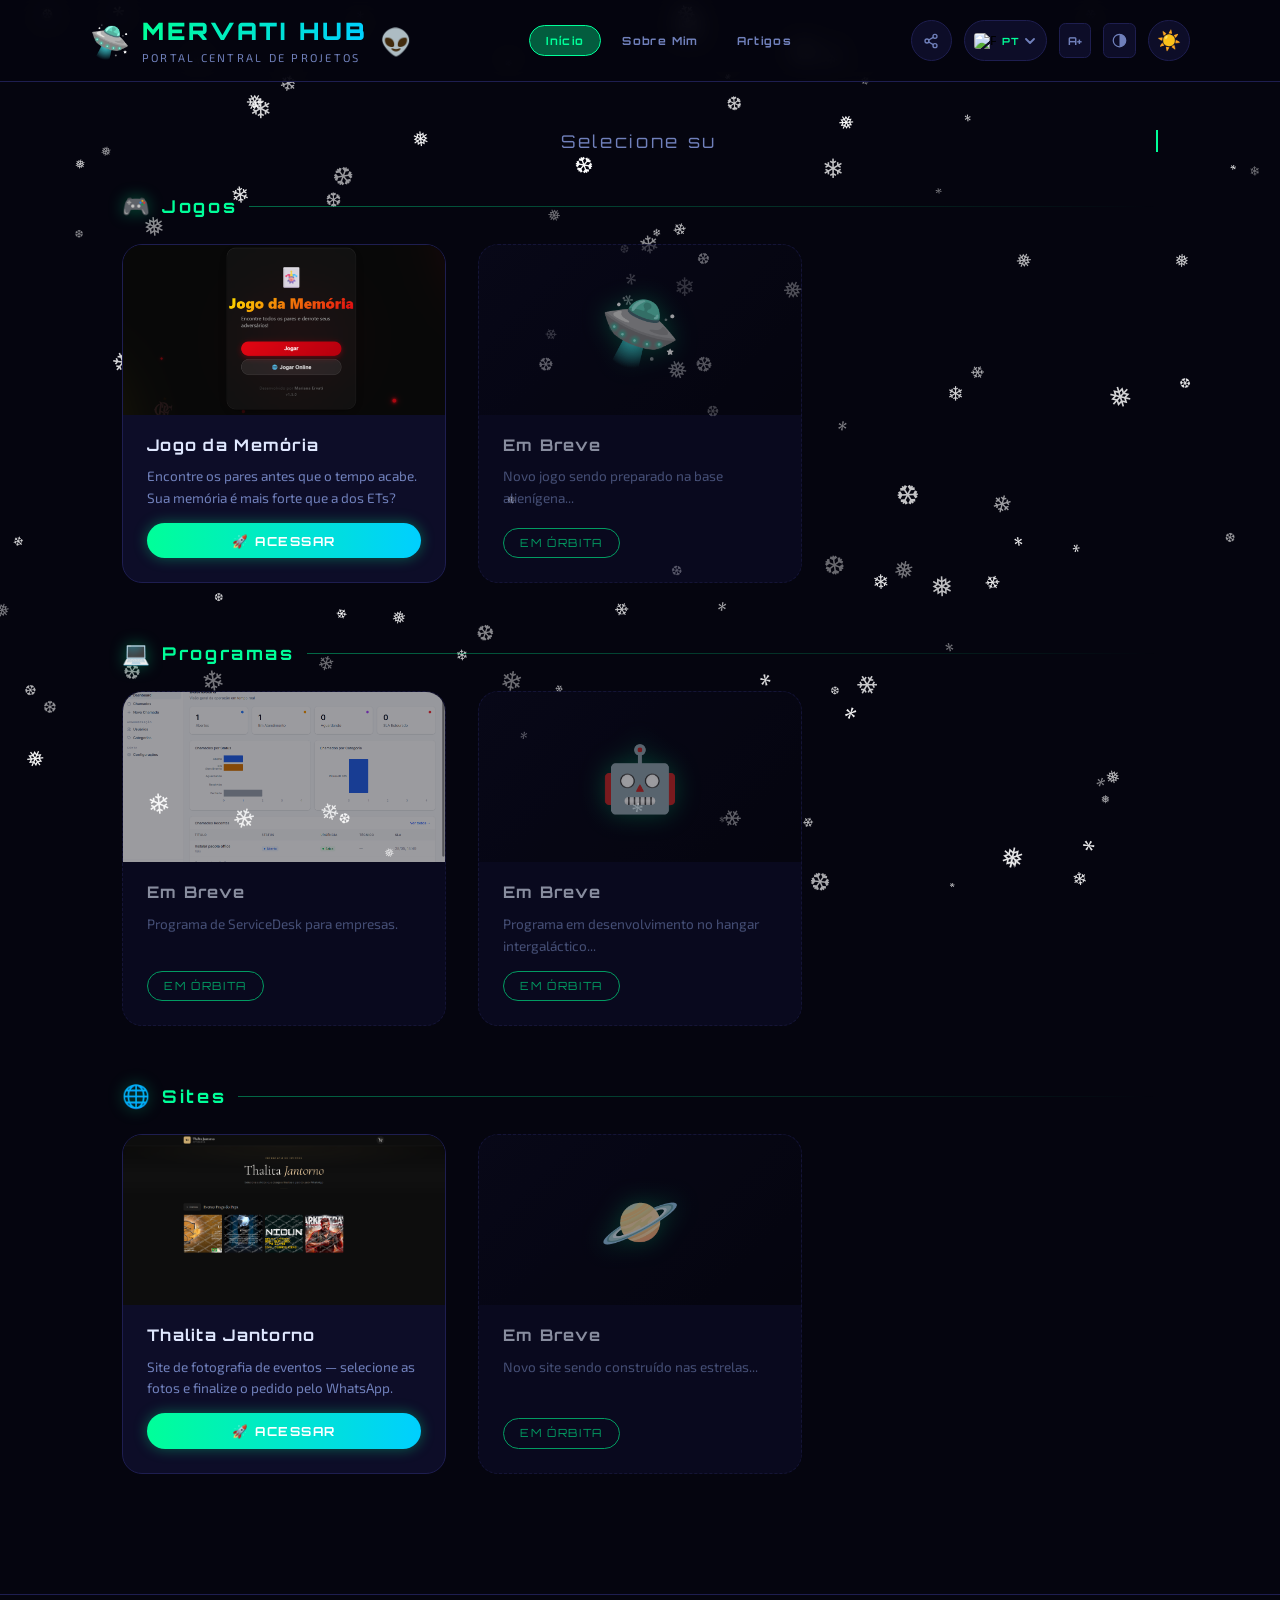
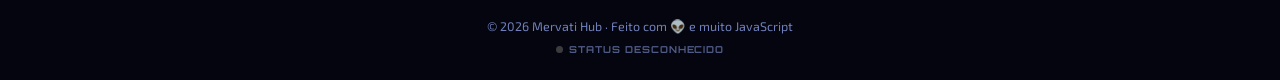
==== index.html @ a3f0db27 "Update index.html" ====
<!DOCTYPE html>
<html lang="pt-BR" data-theme="dark">
<head>
  <meta charset="UTF-8" />
  <meta name="viewport" content="width=device-width, initial-scale=1.0" />
  <title data-i18n="page.title">Mervati Hub</title>
  <link rel="icon" type="image/svg+xml" href="favicon.svg" />
  <link href="https://fonts.googleapis.com/css2?family=Orbitron:wght@400;700;900&family=Exo+2:ital,wght@0,300;0,400;0,600;1,300&display=swap" rel="stylesheet" />
  <link rel="stylesheet" href="style.css" />
</head>
<body>

  <canvas id="starfield"></canvas>

  <header>
    <div class="header-inner">
      <div class="logo-group">
        <span class="logo-ufo">🛸</span>
        <div class="logo-text">
          <h1 data-text="MERVATI HUB">MERVATI HUB</h1>
          <span class="logo-sub" data-i18n="logo.sub">Portal Central de Projetos</span>
        </div>
        <span class="logo-et">👽</span>
      </div>
      <!-- hamburger (só visível no mobile) -->
      <button class="hamburger-btn" id="hamburgerBtn" aria-label="Menu">
        <svg class="ham-icon ham-open" width="20" height="20" viewBox="0 0 20 20" fill="none" stroke="currentColor" stroke-width="2" stroke-linecap="round"><line x1="2" y1="5"  x2="18" y2="5"/><line x1="2" y1="10" x2="18" y2="10"/><line x1="2" y1="15" x2="18" y2="15"/></svg>
        <svg class="ham-icon ham-close" width="20" height="20" viewBox="0 0 20 20" fill="none" stroke="currentColor" stroke-width="2" stroke-linecap="round"><line x1="4" y1="4" x2="16" y2="16"/><line x1="16" y1="4" x2="4" y2="16"/></svg>
      </button>

      <div class="header-controls" id="headerControls">
        <nav class="nav">
          <a href="index.html" class="nav-link active" data-i18n="nav.home">Início</a>
          <a href="sobre.html" class="nav-link" data-i18n="nav.about">Sobre Mim</a>
          <a href="artigos.html" class="nav-link" data-i18n="nav.articles">Artigos</a>
        </nav>

        <div class="mobile-actions">

      <!-- ── Compartilhar ── -->
      <div class="share-wrap">
        <button class="share-btn" id="shareBtn" title="Compartilhar">
          <svg width="16" height="16" viewBox="0 0 24 24" fill="none" stroke="currentColor" stroke-width="2" stroke-linecap="round" stroke-linejoin="round"><circle cx="18" cy="5" r="3"/><circle cx="6" cy="12" r="3"/><circle cx="18" cy="19" r="3"/><line x1="8.59" y1="13.51" x2="15.42" y2="17.49"/><line x1="15.41" y1="6.51" x2="8.59" y2="10.49"/></svg>
        </button>
        <div class="share-dropdown" id="shareDropdown">
          <a class="share-item" id="shareWhatsapp" target="_blank" rel="noopener">
            <svg width="18" height="18" viewBox="0 0 24 24" fill="#00ff99"><path d="M17.47 14.38c-.3-.15-1.77-.87-2.04-.97-.27-.1-.47-.15-.67.15-.2.3-.77.97-.95 1.17-.17.2-.35.22-.65.07-.3-.15-1.26-.47-2.4-1.48-.89-.79-1.49-1.77-1.66-2.07-.17-.3-.02-.46.13-.61.13-.13.3-.35.45-.52.15-.17.2-.3.3-.5.1-.2.05-.37-.02-.52-.07-.15-.67-1.62-.92-2.21-.24-.58-.49-.5-.67-.51h-.57c-.2 0-.52.07-.79.37-.27.3-1.05 1.02-1.05 2.5s1.08 2.9 1.23 3.1c.15.2 2.12 3.22 5.12 4.52.72.31 1.27.5 1.71.64.72.23 1.37.2 1.88.12.57-.09 1.77-.72 2.02-1.42.25-.7.25-1.3.17-1.42-.07-.13-.27-.2-.57-.35zm-5.47 7.47h-.004a9.87 9.87 0 01-5.03-1.38l-.36-.21-3.74.98 1-3.65-.24-.37A9.86 9.86 0 012 12C2 6.48 6.48 2 12 2s10 4.48 10 10-4.48 10-10 10z"/></svg>
            WhatsApp
          </a>
          <a class="share-item" id="shareLinkedin" target="_blank" rel="noopener">
            <svg width="18" height="18" viewBox="0 0 24 24" fill="#00ff99"><path d="M20.45 20.45h-3.55v-5.57c0-1.33-.03-3.04-1.85-3.04-1.85 0-2.13 1.44-2.13 2.93v5.68H9.37V9h3.41v1.56h.05c.47-.9 1.63-1.85 3.35-1.85 3.59 0 4.25 2.36 4.25 5.43v6.31zM5.34 7.43a2.06 2.06 0 110-4.12 2.06 2.06 0 010 4.12zm1.78 13.02H3.56V9h3.56v11.45zM22.22 0H1.77C.79 0 0 .77 0 1.73v20.54C0 23.23.79 24 1.77 24h20.45c.98 0 1.78-.77 1.78-1.73V1.73C24 .77 23.2 0 22.22 0z"/></svg>
            LinkedIn
          </a>
          <a class="share-item" id="shareX" target="_blank" rel="noopener">
            <svg width="18" height="18" viewBox="0 0 24 24" fill="#00ff99"><path d="M18.24 2h3.25L13.88 10.26 22.88 22h-7.53l-5.48-7.17L3.74 22H.49l8.16-9.33L0 2h7.72l4.95 6.48L18.24 2zm-1.14 18h1.8L6.99 3.84H5.07L17.1 20z"/></svg>
            X
          </a>
          <button class="share-item" id="shareCopy">
            <svg width="16" height="16" viewBox="0 0 24 24" fill="none" stroke="currentColor" stroke-width="2" stroke-linecap="round" stroke-linejoin="round"><rect x="9" y="9" width="13" height="13" rx="2"/><path d="M5 15H4a2 2 0 0 1-2-2V4a2 2 0 0 1 2-2h9a2 2 0 0 1 2 2v1"/></svg>
            <span id="copyLabel" data-i18n="share.copy">Copiar link</span>
          </button>
        </div>
      </div>

      <!-- ── Idioma ── -->
      <div class="lang-wrap">
        <button class="lang-btn" id="langBtn" title="Idioma / Language">
          <img class="lang-btn-flag" id="langFlag" src="https://flagcdn.com/w40/br.png" alt="Português" width="22" height="16">
          <span class="lang-btn-code" id="langCode">PT</span>
          <svg class="lang-btn-chevron" viewBox="0 0 10 6" fill="none" stroke="currentColor" stroke-width="1.8" stroke-linecap="round" stroke-linejoin="round"><polyline points="1 1 5 5 9 1"/></svg>
        </button>
        <div class="lang-dropdown" id="langDropdown">
          <button class="lang-item active" data-lang="pt-BR">
            <img class="lang-item-flag" src="https://flagcdn.com/w40/br.png" alt="Brasil" width="22" height="16">
            <span class="lang-item-name">Português</span>
            <span class="lang-item-code">PT</span>
          </button>
          <button class="lang-item" data-lang="en">
            <img class="lang-item-flag" src="https://flagcdn.com/w40/gb.png" alt="English" width="22" height="16">
            <span class="lang-item-name">English</span>
            <span class="lang-item-code">EN</span>
          </button>
          <button class="lang-item" data-lang="es">
            <img class="lang-item-flag" src="https://flagcdn.com/w40/es.png" alt="Español" width="22" height="16">
            <span class="lang-item-name">Español</span>
            <span class="lang-item-code">ES</span>
          </button>
        </div>
      </div>

      <!-- ── Acessibilidade ── -->
      <button class="access-btn" id="fontSizeBtn" title="Aumentar fonte">A+</button>
      <button class="access-btn" id="contrastBtn" title="Alto contraste">
        <svg width="15" height="15" viewBox="0 0 24 24"><circle cx="12" cy="12" r="10" fill="none" stroke="currentColor" stroke-width="2"/><path d="M12 2a10 10 0 0 1 0 20Z" fill="currentColor"/></svg>
      </button>

      <!-- ── Tema ── -->
      <button class="theme-btn" id="themeToggle" title="Alternar tema">
        <span id="themeIcon">☀️</span>
      </button>

        </div><!-- /mobile-actions -->
      </div><!-- /header-controls -->
    </div>
  </header>

  <main>
    <p class="mission-text" data-i18n="mission">Selecione sua missão, Comandante</p>

    <!-- ── Jogos ── -->
    <section class="category">
      <div class="category-header">
        <span class="category-icon">🎮</span>
        <h2 class="category-title" data-i18n="section.games">Jogos</h2>
        <div class="category-line"></div>
      </div>
      <div class="grid">

        <article class="card" data-repo="mervati/Jogo-da-Memoria">
          <div class="card-img-wrap">
            <img src="images/memoria.png" alt="Jogo da Memória" class="card-img" />
            <div class="card-img-fallback">🧠</div>
          </div>
          <div class="card-body">
            <h3 class="card-title" data-i18n="card.memoria.title">Jogo da Memória</h3>
            <p class="card-desc" data-i18n="card.memoria.desc">Encontre os pares antes que o tempo acabe. Sua memória é mais forte que a dos ETs?</p>
            <a class="play-btn" href="https://mervati.github.io/Jogo-da-Memoria" target="_blank" rel="noopener" data-i18n="card.access">
              🚀 ACESSAR
            </a>
          </div>
        </article>

        <article class="card card-soon">
          <div class="card-img-wrap">
            <div class="card-img-fallback">🛸</div>
          </div>
          <div class="card-body">
            <h3 class="card-title" data-i18n="card.soon.title">Em Breve</h3>
            <p class="card-desc" data-i18n="card.soon.games.desc">Novo jogo sendo preparado na base alienígena...</p>
            <span class="soon-badge" data-i18n="card.orbit">EM ÓRBITA</span>
          </div>
        </article>

      </div>
    </section>

    <!-- ── Programas ── -->
    <section class="category">
      <div class="category-header">
        <span class="category-icon">💻</span>
        <h2 class="category-title" data-i18n="section.programs">Programas</h2>
        <div class="category-line"></div>
      </div>
      <div class="grid">

   <article class="card card-soon">
          <div class="card-img-wrap">
            <img src="images/TraceDesktop.png" alt="TraceDesktop" class="card-img" />
            <div class="card-img-fallback">🤖</div>
          </div>
          <div class="card-body">
            <h3 class="card-title" data-i18n="card.soon.title.2">Em Breve</h3>
            <p class="card-desc" data-i18n="card.soon.tracedesk.desc">Programa de ServiceDesk para empresas.</p>
            <span class="soon-badge" data-i18n="card.orbit.2">EM ÓRBITA</span>
          </div>
        </article>
        
        <article class="card card-soon">
          <div class="card-img-wrap">
            <div class="card-img-fallback">🤖</div>
          </div>
          <div class="card-body">
            <h3 class="card-title" data-i18n="card.soon.title.2">Em Breve</h3>
            <p class="card-desc" data-i18n="card.soon.prog.desc">Programa em desenvolvimento no hangar intergaláctico...</p>
            <span class="soon-badge" data-i18n="card.orbit.2">EM ÓRBITA</span>
          </div>
        </article>

      </div>
    </section>

    <!-- ── Sites ── -->
    <section class="category">
      <div class="category-header">
        <span class="category-icon">🌐</span>
        <h2 class="category-title" data-i18n="section.sites">Sites</h2>
        <div class="category-line"></div>
      </div>
      <div class="grid">

        <article class="card" data-repo="mervati/thalita-jantorno">
          <div class="card-img-wrap">
            <img src="images/thalita.png" alt="Thalita Jantorno Fotografia" class="card-img" />
            <div class="card-img-fallback">📸</div>
          </div>
          <div class="card-body">
            <h3 class="card-title">Thalita Jantorno</h3>
            <p class="card-desc" data-i18n="card.thalita.desc">Site de fotografia de eventos — selecione as fotos e finalize o pedido pelo WhatsApp.</p>
            <a class="play-btn" href="https://mervati.github.io/thalita-jantorno/" target="_blank" rel="noopener" data-i18n="card.access">
              🚀 ACESSAR
            </a>
          </div>
        </article>

        <article class="card card-soon">
          <div class="card-img-wrap">
            <div class="card-img-fallback">🪐</div>
          </div>
          <div class="card-body">
            <h3 class="card-title" data-i18n="card.soon.title.3">Em Breve</h3>
            <p class="card-desc" data-i18n="card.soon.sites.desc">Novo site sendo construído nas estrelas...</p>
            <span class="soon-badge" data-i18n="card.orbit.3">EM ÓRBITA</span>
          </div>
        </article>

      </div>
    </section>

  </main>

  <footer>
    <p data-i18n="footer.text">© 2026 Mervati Hub · Feito com 👽 e muito JavaScript</p>
    <div class="status-badge" id="statusBadge">
      <span class="status-dot loading" id="statusDot"></span>
      <span id="statusLabel">verificando...</span>
    </div>
  </footer>

  <script src="lang.js"></script>
  <script src="conquistas.js"></script>
  <script src="script.js"></script>
</body>
</html>
---- style.css ----
/* ── Tokens ───────────────────────────────────────── */
:root {
  --bg:          #eef2ff;
  --bg2:         #dce4ff;
  --surface:     #ffffff;
  --border:      #c0ceff;
  --txt:         #0b0b2e;
  --txt2:        #3a3a6e;
  --accent:      #4f46e5;
  --accent2:     #06b6d4;
  --glow:        rgba(79, 70, 229, 0.35);
  --star-color:  rgba(79, 70, 229, 0.25);
  --header-bg:   rgba(238, 242, 255, 0.85);
}

[data-theme="dark"] {
  --bg:          #05050f;
  --bg2:         #0a0a1e;
  --surface:     #0d0d28;
  --border:      #1e1e50;
  --txt:         #e0e8ff;
  --txt2:        #7080bb;
  --accent:      #00ff99;
  --accent2:     #00cfff;
  --glow:        rgba(0, 255, 153, 0.35);
  --star-color:  rgba(200, 220, 255, 0.7);
  --header-bg:   rgba(5, 5, 15, 0.85);
}

/* ── Reset ────────────────────────────────────────── */
*, *::before, *::after { box-sizing: border-box; margin: 0; padding: 0; }
html { scroll-behavior: smooth; }

body {
  font-family: 'Exo 2', sans-serif;
  background: var(--bg);
  color: var(--txt);
  min-height: 100vh;
  display: flex;
  flex-direction: column;
  transition: background 0.4s, color 0.4s, opacity 0.35s ease;
  overflow-x: hidden;
  opacity: 0;
}

body.page-visible { opacity: 1; }

/* ── Easter egg keyframes ─────────────────────────── */
@keyframes eggOvniFly {
  from { left: -160px; }
  to   { left: calc(100vw + 160px); }
}
@keyframes eggEtFall {
  0%  { top: -60px; opacity: 1; }
  80% { opacity: 1; }
  100%{ top: 95vh;  opacity: 0; }
}
@keyframes eggBeam {
  from { opacity: 0.4; }
  to   { opacity: 1; }
}


/* ── 404 page ─────────────────────────────────────── */
.notfound-main {
  position: relative;
  z-index: 1;
  flex: 1;
  display: flex;
  align-items: center;
  justify-content: center;
  padding: 2rem;
  text-align: center;
}

.notfound-wrap {
  display: flex;
  flex-direction: column;
  align-items: center;
  gap: 1.2rem;
  max-width: 560px;
}

.notfound-ufo {
  animation: notfound-hover 3s ease-in-out infinite;
  filter: drop-shadow(0 0 18px rgba(0,255,153,0.5));
  margin-bottom: 0.5rem;
}

@keyframes notfound-hover {
  0%, 100% { transform: translateY(0) rotate(-2deg); }
  50%       { transform: translateY(-18px) rotate(2deg); }
}

.notfound-beam {
  width: 0;
  height: 0;
  border-left: 30px solid transparent;
  border-right: 30px solid transparent;
  border-top: 60px solid rgba(0,255,153,0.12);
  margin-top: -4px;
  filter: blur(3px);
  animation: notfound-beam 3s ease-in-out infinite;
}

@keyframes notfound-beam {
  0%, 100% { opacity: 0.4; }
  50%       { opacity: 1; }
}

.notfound-code {
  font-family: 'Orbitron', sans-serif;
  font-size: clamp(5rem, 18vw, 9rem);
  font-weight: 900;
  line-height: 1;
  letter-spacing: 0.06em;
  background: linear-gradient(135deg, var(--accent), var(--accent2));
  -webkit-background-clip: text;
  -webkit-text-fill-color: transparent;
  background-clip: text;
  filter: drop-shadow(0 0 24px var(--glow));
  position: relative;
}

.notfound-title {
  font-family: 'Orbitron', sans-serif;
  font-size: clamp(1rem, 4vw, 1.5rem);
  font-weight: 700;
  color: var(--txt);
  letter-spacing: 0.08em;
}

.notfound-sub {
  font-family: 'Exo 2', sans-serif;
  font-size: 0.95rem;
  color: var(--txt2);
  line-height: 1.6;
  max-width: 420px;
}

.notfound-btn {
  display: inline-flex;
  align-items: center;
  gap: 0.5rem;
  margin-top: 0.5rem;
  padding: 0.75rem 2rem;
  border-radius: 2rem;
  background: transparent;
  border: 1px solid var(--accent);
  color: var(--accent);
  font-family: 'Orbitron', sans-serif;
  font-size: 0.78rem;
  font-weight: 700;
  letter-spacing: 0.12em;
  text-decoration: none;
  transition: background 0.2s, box-shadow 0.2s, transform 0.2s;
}

.notfound-btn:hover {
  background: var(--glow);
  box-shadow: 0 0 20px var(--glow);
  transform: translateY(-3px);
}

.notfound-coords {
  font-family: 'Exo 2', sans-serif;
  font-size: 0.7rem;
  color: var(--txt2);
  letter-spacing: 0.15em;
  opacity: 0.5;
  margin-top: 0.5rem;
}

/* ── Loading screen ───────────────────────────────── */
#loading-screen {
  position: fixed;
  inset: 0;
  z-index: 99999;
  background: #05050f;
  display: flex;
  flex-direction: column;
  align-items: center;
  justify-content: center;
  gap: 1.8rem;
  transition: opacity 0.4s ease;
}

#loading-screen.fade-out {
  opacity: 0;
  pointer-events: none;
}

.loading-ufo-wrap {
  display: flex;
  flex-direction: column;
  align-items: center;
  animation: loading-hover 1.4s ease-in-out infinite;
}

@keyframes loading-hover {
  0%, 100% { transform: translateY(0); }
  50%       { transform: translateY(-14px); }
}

.loading-ufo-wrap svg {
  filter: drop-shadow(0 0 12px rgba(0,255,153,0.6));
}

.loading-beam {
  width: 0;
  height: 0;
  border-left: 22px solid transparent;
  border-right: 22px solid transparent;
  border-top: 48px solid rgba(0,255,153,0.18);
  margin-top: -1px;
  animation: loading-beam-pulse 1.4s ease-in-out infinite;
  filter: blur(2px);
}

@keyframes loading-beam-pulse {
  0%, 100% { opacity: 0.3; border-top-color: rgba(0,255,153,0.18); }
  50%       { opacity: 1;   border-top-color: rgba(0,255,153,0.35); }
}

.loading-label {
  font-family: 'Orbitron', sans-serif;
  font-size: clamp(0.9rem, 3vw, 1.15rem);
  font-weight: 700;
  letter-spacing: 0.35em;
  background: linear-gradient(90deg, #00ff99, #00cfff);
  -webkit-background-clip: text;
  -webkit-text-fill-color: transparent;
  background-clip: text;
  animation: loading-label-pulse 0.9s ease-in-out infinite alternate;
}

@keyframes loading-label-pulse {
  from { opacity: 0.5; }
  to   { opacity: 1; }
}

.loading-dots::after {
  content: '';
  animation: loading-dots 1.2s steps(4, end) infinite;
}

@keyframes loading-dots {
  0%   { content: ''; }
  25%  { content: '.'; }
  50%  { content: '..'; }
  75%  { content: '...'; }
}

/* ── Back to top button ───────────────────────────── */
.back-to-top {
  position: fixed;
  bottom: 2rem;
  right: 2rem;
  z-index: 500;
  width: 2.8rem;
  height: 2.8rem;
  border-radius: 50%;
  background: var(--surface);
  border: 1px solid var(--accent);
  color: var(--accent);
  display: flex;
  align-items: center;
  justify-content: center;
  cursor: pointer;
  opacity: 0;
  transform: translateY(16px);
  pointer-events: none;
  transition: opacity 0.3s, transform 0.3s, box-shadow 0.2s;
  box-shadow: 0 0 12px var(--glow);
}

.back-to-top.visible {
  opacity: 1;
  transform: translateY(0);
  pointer-events: auto;
}

.back-to-top:hover {
  background: var(--glow);
  box-shadow: 0 0 22px var(--glow), 0 0 6px var(--accent);
  transform: translateY(-3px);
}

/* ── Scroll progress bar ─────────────────────────── */
.scroll-progress {
  position: fixed;
  top: 0;
  left: 0;
  height: 3px;
  width: 0%;
  z-index: 9999;
  pointer-events: none;
  background: linear-gradient(90deg, var(--accent), var(--accent2));
  box-shadow: 0 0 8px var(--glow), 0 0 2px var(--accent);
  transition: width 0.08s linear;
}

/* ── Starfield canvas ─────────────────────────────── */
#starfield {
  position: fixed;
  inset: 0;
  z-index: 0;
  pointer-events: none;
}

/* ── Header ───────────────────────────────────────── */
header {
  position: sticky;
  top: 0;
  z-index: 10;
  background: var(--header-bg);
  backdrop-filter: blur(12px);
  border-bottom: 1px solid var(--border);
  padding: 1rem 2rem;
  transition: background 0.4s, border-color 0.4s;
}

.header-inner {
  max-width: 1100px;
  margin: 0 auto;
  display: flex;
  align-items: center;
  justify-content: space-between;
  gap: 1rem;
}

/* controles agrupados (nav + share + lang + theme) */
.header-controls {
  display: flex;
  align-items: center;
  flex: 1;
  gap: 0;
}

/* nav cresce e centraliza os links no espaço disponível */
.header-controls .nav {
  flex: 1;
  justify-content: center;
}

.mobile-actions {
  display: flex;
  align-items: center;
  gap: 0.75rem;
}

/* ── Hamburger button ─────────────────────────────── */
.hamburger-btn {
  display: none;
  background: var(--surface);
  border: 1px solid var(--border);
  border-radius: 0.6rem;
  width: 2.6rem;
  height: 2.6rem;
  align-items: center;
  justify-content: center;
  color: var(--txt2);
  cursor: pointer;
  transition: border-color 0.2s, color 0.2s, box-shadow 0.2s;
  flex-shrink: 0;
}

.hamburger-btn:hover,
.hamburger-btn.open {
  border-color: var(--accent);
  color: var(--accent);
  box-shadow: 0 0 10px var(--glow);
}

.ham-close { display: none; }
.hamburger-btn.open .ham-open  { display: none; }
.hamburger-btn.open .ham-close { display: block; }

/* ── Mobile menu ──────────────────────────────────── */
@media (max-width: 768px) {
  header { padding: 0.85rem 1.25rem; }

  .header-controls {
    display: none;
    position: absolute;
    top: 100%;
    left: 0;
    right: 0;
    flex-direction: column;
    align-items: center;
    gap: 0;
    background: var(--header-bg);
    backdrop-filter: blur(16px);
    border-bottom: 1px solid var(--border);
    padding: 0.75rem 1.25rem 1rem;
    z-index: 50;
    animation: menu-slide-down 0.22s ease;
  }

  .header-controls.open { display: flex; }

  @keyframes menu-slide-down {
    from { opacity: 0; transform: translateY(-8px); }
    to   { opacity: 1; transform: translateY(0); }
  }

  /* nav links empilhados e centralizados */
  .header-controls .nav {
    flex-direction: column;
    align-items: center;
    gap: 0.2rem;
    border-bottom: 1px solid var(--border);
    padding-bottom: 0.75rem;
    margin-bottom: 0.75rem;
    width: 100%;
  }

  .header-controls .nav-link {
    width: 100%;
    text-align: center;
    padding: 0.65rem 1rem;
    font-size: 0.78rem;
  }

  /* ações centralizadas abaixo dos links */
  .mobile-actions {
    display: flex;
    align-items: center;
    justify-content: center;
    gap: 0.75rem;
    width: 100%;
  }

  .hamburger-btn { display: flex; }

  /* esconde logo-et no mobile para economizar espaço */
  .logo-et { display: none; }
}

.logo-group {
  display: flex;
  align-items: center;
  gap: 0.75rem;
}

.logo-ufo { font-size: 2rem; animation: hover-ufo 3s ease-in-out infinite; }
.logo-et  { font-size: 1.6rem; animation: hover-ufo 3s ease-in-out infinite reverse; }

@keyframes hover-ufo {
  0%, 100% { transform: translateY(0); }
  50%       { transform: translateY(-6px); }
}

.logo-text h1 {
  font-family: 'Orbitron', sans-serif;
  font-size: clamp(1rem, 3vw, 1.5rem);
  font-weight: 900;
  letter-spacing: 0.12em;
  background: linear-gradient(90deg, var(--accent), var(--accent2));
  -webkit-background-clip: text;
  -webkit-text-fill-color: transparent;
  background-clip: text;
}

.logo-sub {
  font-size: 0.7rem;
  letter-spacing: 0.2em;
  color: var(--txt2);
  text-transform: uppercase;
}

/* ── Nav ──────────────────────────────────────────── */
.nav {
  display: flex;
  align-items: center;
  gap: 0.25rem;
}

.nav-link {
  font-family: 'Orbitron', sans-serif;
  font-size: 0.7rem;
  font-weight: 700;
  letter-spacing: 0.12em;
  text-decoration: none;
  color: var(--txt2);
  padding: 0.45rem 1rem;
  border-radius: 2rem;
  border: 1px solid transparent;
  transition: color 0.2s, border-color 0.2s, background 0.2s, box-shadow 0.2s;
  white-space: nowrap;
}

.nav-link:hover {
  color: var(--accent);
  border-color: var(--accent);
  box-shadow: 0 0 10px var(--glow);
}

.nav-link.active {
  color: var(--accent);
  border-color: var(--accent);
  background: var(--glow);
}

/* ── Share button ─────────────────────────────────── */
.share-wrap {
  position: relative;
}

.share-btn {
  background: var(--surface);
  border: 1px solid var(--border);
  border-radius: 50%;
  width: 2.6rem;
  height: 2.6rem;
  display: flex;
  align-items: center;
  justify-content: center;
  color: var(--txt2);
  transition: color 0.2s, border-color 0.2s, box-shadow 0.2s;
}

.share-btn:hover {
  color: var(--accent);
  border-color: var(--accent);
  box-shadow: 0 0 10px var(--glow);
}

.share-dropdown {
  display: none;
  position: absolute;
  top: calc(100% + 0.5rem);
  right: 0;
  background: var(--surface);
  border: 1px solid var(--border);
  border-radius: 0.9rem;
  padding: 0.4rem;
  min-width: 160px;
  z-index: 100;
  box-shadow: 0 8px 24px rgba(0,0,0,0.3), 0 0 16px var(--glow);
  animation: dropdown-in 0.18s ease;
}

.share-dropdown.open { display: flex; flex-direction: column; gap: 0.1rem; }

@keyframes dropdown-in {
  from { opacity: 0; transform: translateY(-6px); }
  to   { opacity: 1; transform: translateY(0); }
}

.share-item {
  display: flex;
  align-items: center;
  gap: 0.6rem;
  padding: 0.55rem 0.75rem;
  border-radius: 0.6rem;
  font-family: 'Exo 2', sans-serif;
  font-size: 0.82rem;
  font-weight: 600;
  color: var(--txt2);
  text-decoration: none;
  background: none;
  border: none;
  width: 100%;
  text-align: left;
  transition: background 0.15s, color 0.15s;
}

.share-item:hover {
  background: var(--glow);
  color: var(--accent);
}

/* ── Language picker ─────────────────────────────── */
.lang-wrap {
  position: relative;
}

.lang-btn {
  background: var(--surface);
  border: 1px solid var(--border);
  border-radius: 2rem;
  height: 2.6rem;
  padding: 0 0.7rem 0 0.55rem;
  display: flex;
  align-items: center;
  gap: 0.35rem;
  cursor: pointer;
  transition: border-color 0.2s, box-shadow 0.2s;
  white-space: nowrap;
}

.lang-btn:hover {
  border-color: var(--accent);
  box-shadow: 0 0 10px var(--glow);
}

.lang-btn-flag {
  width: 22px;
  height: 16px;
  object-fit: cover;
  border-radius: 3px;
  flex-shrink: 0;
}

.lang-btn-code {
  font-family: 'Orbitron', sans-serif;
  font-size: 0.62rem;
  font-weight: 700;
  letter-spacing: 0.1em;
  color: var(--accent);
}

.lang-btn-chevron {
  width: 10px;
  height: 10px;
  color: var(--txt2);
  transition: transform 0.2s;
  flex-shrink: 0;
}

.lang-dropdown {
  display: none;
  position: absolute;
  top: calc(100% + 0.5rem);
  right: 0;
  background: var(--surface);
  border: 1px solid var(--border);
  border-radius: 0.9rem;
  padding: 0.4rem;
  min-width: 162px;
  z-index: 100;
  box-shadow: 0 8px 24px rgba(0,0,0,0.35), 0 0 20px var(--glow);
  animation: dropdown-in 0.18s ease;
  flex-direction: column;
  gap: 0.1rem;
}

.lang-dropdown.open { display: flex; }

.lang-item {
  display: flex;
  align-items: center;
  gap: 0.55rem;
  padding: 0.55rem 0.75rem;
  border-radius: 0.6rem;
  font-family: 'Exo 2', sans-serif;
  font-size: 0.83rem;
  font-weight: 600;
  color: var(--txt2);
  background: none;
  border: none;
  width: 100%;
  text-align: left;
  cursor: pointer;
  transition: background 0.15s, color 0.15s;
}

.lang-item:hover,
.lang-item.active {
  background: var(--glow);
  color: var(--accent);
}

.lang-item-flag {
  width: 24px;
  height: 17px;
  object-fit: cover;
  border-radius: 3px;
  flex-shrink: 0;
}

.lang-item-name {
  flex: 1;
}

.lang-item-code {
  font-family: 'Orbitron', sans-serif;
  font-size: 0.58rem;
  font-weight: 700;
  letter-spacing: 0.1em;
  color: var(--accent);
  opacity: 0.5;
}

.lang-item.active .lang-item-code { opacity: 1; }

/* ── Acessibilidade ───────────────────────────────── */
.access-btn {
  background: var(--surface);
  border: 1px solid var(--border);
  border-radius: 0.4rem;
  color: var(--txt2);
  cursor: pointer;
  padding: 0.3rem 0.5rem;
  font-family: 'Orbitron', sans-serif;
  font-size: 0.68rem;
  font-weight: 700;
  display: flex;
  align-items: center;
  justify-content: center;
  min-width: 2rem;
  height: 2.2rem;
  transition: border-color 0.2s, color 0.2s;
}

.access-btn:hover         { border-color: var(--accent); color: var(--accent); }
.access-btn.active        { border-color: var(--accent); color: var(--accent); box-shadow: 0 0 8px var(--glow); }

/* Fonte grande */
html.font-large { font-size: 120%; }

/* Alto contraste */
html.high-contrast[data-theme="dark"] {
  --bg:      #000000;
  --bg2:     #0a0a0a;
  --surface: #111111;
  --border:  #ffffff;
  --txt:     #ffffff;
  --txt2:    #cccccc;
  --accent:  #00ff00;
  --accent2: #00ffff;
  --glow:    rgba(0,255,0,0.5);
}

html.high-contrast[data-theme="light"] {
  --bg:      #ffffff;
  --bg2:     #f0f0f0;
  --surface: #ffffff;
  --border:  #000000;
  --txt:     #000000;
  --txt2:    #333333;
  --accent:  #0000cc;
  --accent2: #cc0000;
  --glow:    rgba(0,0,204,0.3);
}

/* ── Theme toggle ─────────────────────────────────── */
.theme-btn {
  background: var(--surface);
  border: 1px solid var(--border);
  border-radius: 50%;
  width: 2.6rem;
  height: 2.6rem;
  font-size: 1.2rem;
  cursor: pointer;
  display: flex;
  align-items: center;
  justify-content: center;
  transition: background 0.3s, border-color 0.3s, transform 0.2s;
}
.theme-btn:hover { transform: rotate(20deg) scale(1.1); }

/* ── Main ─────────────────────────────────────────── */
main {
  position: relative;
  z-index: 1;
  flex: 1;
  max-width: 1100px;
  width: 100%;
  margin: 0 auto;
  padding: 3rem 2rem 4rem;
}

.mission-text {
  font-family: 'Orbitron', sans-serif;
  font-size: clamp(0.85rem, 2vw, 1.1rem);
  color: var(--txt2);
  letter-spacing: 0.15em;
  text-align: center;
  margin-bottom: 2.5rem;
}

/* ── Category sections ────────────────────────────── */
.category {
  margin-bottom: 3.5rem;
}

.category-header {
  display: flex;
  align-items: center;
  gap: 0.75rem;
  margin-bottom: 1.5rem;
}

.category-icon {
  font-size: 1.4rem;
  filter: drop-shadow(0 0 8px var(--glow));
}

.category-title {
  font-family: 'Orbitron', sans-serif;
  font-size: clamp(0.9rem, 2.5vw, 1.1rem);
  font-weight: 700;
  letter-spacing: 0.15em;
  color: var(--accent);
  white-space: nowrap;
}

.category-line {
  flex: 1;
  height: 1px;
  background: linear-gradient(90deg, var(--accent), transparent);
  opacity: 0.4;
}

/* ── Grid ─────────────────────────────────────────── */
.grid {
  display: grid;
  grid-template-columns: repeat(auto-fill, minmax(260px, 1fr));
  gap: 2rem;
}

/* ── Card ─────────────────────────────────────────── */
.card {
  background: var(--surface);
  border: 1px solid var(--border);
  border-radius: 1.25rem;
  overflow: hidden;
  display: flex;
  flex-direction: column;
}

@keyframes float-card {
  0%, 100% { transform: translateY(0); }
  50%       { transform: translateY(-8px); }
}

.card:hover {
  transform: translateY(-12px) scale(1.02);
  box-shadow: 0 0 28px var(--glow), 0 8px 32px rgba(0,0,0,0.15);
  border-color: var(--accent);
  animation-play-state: paused;
}

/* Card image */
.card-img-wrap {
  position: relative;
  width: 100%;
  height: 170px;
  background: linear-gradient(135deg, var(--bg2) 0%, var(--bg) 100%);
  display: flex;
  align-items: center;
  justify-content: center;
  overflow: hidden;
}

.card-img {
  width: 100%;
  height: 100%;
  object-fit: cover;
  position: absolute;
  inset: 0;
}

.card-img-fallback {
  font-size: 4rem;
  z-index: 1;
  filter: drop-shadow(0 0 12px var(--glow));
  animation: pulse-glow 2.5s ease-in-out infinite;
}

.card-img:not([src=""]):not([src$="/"]) + .card-img-fallback {
  display: none;
}

@keyframes pulse-glow {
  0%, 100% { filter: drop-shadow(0 0 8px var(--glow)); }
  50%       { filter: drop-shadow(0 0 20px var(--glow)); }
}

/* Card body */
.card-body {
  padding: 1.25rem 1.5rem 1.5rem;
  display: flex;
  flex-direction: column;
  gap: 0.65rem;
  flex: 1;
}

.card-title {
  font-family: 'Orbitron', sans-serif;
  font-size: 1rem;
  font-weight: 700;
  letter-spacing: 0.08em;
  color: var(--txt);
}

.card-desc {
  font-size: 0.85rem;
  line-height: 1.6;
  color: var(--txt2);
  flex: 1;
}

/* Play button */
.play-btn {
  display: inline-block;
  margin-top: 0.25rem;
  padding: 0.6rem 1.4rem;
  background: linear-gradient(90deg, var(--accent), var(--accent2));
  color: #fff;
  font-family: 'Orbitron', sans-serif;
  font-size: 0.78rem;
  font-weight: 700;
  letter-spacing: 0.12em;
  border-radius: 2rem;
  text-decoration: none;
  text-align: center;
  transition: opacity 0.2s, transform 0.2s, box-shadow 0.2s;
  box-shadow: 0 0 14px var(--glow);
}

.play-btn:hover {
  opacity: 0.9;
  transform: scale(1.05);
  box-shadow: 0 0 24px var(--glow);
}

/* "Em Breve" card */
.card-soon {
  border-style: dashed;
}

.card.card-soon.card-visible {
  opacity: 0.6;
}

.soon-badge {
  display: inline-block;
  padding: 0.45rem 1rem;
  border: 1px solid var(--accent);
  color: var(--accent);
  font-family: 'Orbitron', sans-serif;
  font-size: 0.7rem;
  letter-spacing: 0.15em;
  border-radius: 2rem;
  margin-top: 0.25rem;
  align-self: flex-start;
}

/* ── Footer ───────────────────────────────────────── */
footer {
  position: relative;
  z-index: 1;
  text-align: center;
  padding: 1.5rem;
  font-size: 0.78rem;
  color: var(--txt2);
  border-top: 1px solid var(--border);
  transition: border-color 0.4s;
}

/* ── Status badge ──────────────────────────────────── */
.status-badge {
  display: inline-flex;
  align-items: center;
  gap: 0.4rem;
  font-family: 'Orbitron', sans-serif;
  font-size: 0.6rem;
  font-weight: 700;
  letter-spacing: 0.1em;
  text-transform: uppercase;
  color: var(--txt2);
  margin-top: 0.6rem;
  opacity: 0.7;
  transition: opacity 0.3s;
}

.status-badge {
  position: relative;
  cursor: default;
}

.status-badge:hover { opacity: 1; }

.status-badge::after {
  content: attr(data-tooltip);
  position: absolute;
  bottom: calc(100% + 8px);
  left: 50%;
  transform: translateX(-50%) translateY(4px);
  background: var(--surface);
  border: 1px solid var(--border);
  color: var(--txt2);
  font-family: 'Exo 2', sans-serif;
  font-size: 0.7rem;
  font-weight: 400;
  letter-spacing: 0.02em;
  text-transform: none;
  white-space: nowrap;
  padding: 0.4rem 0.7rem;
  border-radius: 0.4rem;
  pointer-events: none;
  opacity: 0;
  transition: opacity 0.2s, transform 0.2s;
  box-shadow: 0 4px 12px rgba(0,0,0,0.3);
  z-index: 100;
}

.status-badge:hover::after {
  opacity: 1;
  transform: translateX(-50%) translateY(0);
}

.status-dot {
  width: 7px;
  height: 7px;
  border-radius: 50%;
  background: #555;
  flex-shrink: 0;
}

.status-dot.ok        { background: #00ff99; animation: statusPulse 2.2s ease-in-out infinite; }
.status-dot.warn      { background: #ffe600; animation: statusPulse 1.4s ease-in-out infinite; }
.status-dot.down      { background: #ff4466; }
.status-dot.loading   { background: var(--txt2); opacity: 0.4; }

@keyframes statusPulse {
  0%, 100% { box-shadow: 0 0 0 0 currentColor; opacity: 1; }
  50%       { box-shadow: 0 0 0 4px transparent; opacity: 0.7; }
}

/* ── Card entrance animation ──────────────────────── */
.card {
  opacity: 0;
  transform: translateY(40px);
  transition:
    opacity    0.6s ease,
    transform  0.6s ease,
    box-shadow 0.3s,
    border-color 0.3s;
}

.card.card-visible {
  opacity: 1;
  transform: translateY(0);
}

/* override: float only after visible */
.card.card-visible:not(:hover) {
  animation: float-card 5s ease-in-out infinite;
}
.card.card-visible:nth-child(2):not(:hover) { animation-delay: 1.5s; }
.card.card-visible:nth-child(3):not(:hover) { animation-delay: 3s; }

/* ── Glitch no título ─────────────────────────────── */
@keyframes glitch-anim {
  0%   { clip-path: inset(0 0 95% 0); transform: translate(-4px, 0); }
  20%  { clip-path: inset(40% 0 50% 0); transform: translate(4px, 0); }
  40%  { clip-path: inset(70% 0 10% 0); transform: translate(-2px, 0); }
  60%  { clip-path: inset(20% 0 70% 0); transform: translate(3px, 0); }
  80%  { clip-path: inset(80% 0 5% 0); transform: translate(-3px, 0); }
  100% { clip-path: inset(0 0 95% 0); transform: translate(0, 0); }
}

.logo-text h1 { position: relative; }

.logo-text h1.glitching::before,
.logo-text h1.glitching::after {
  content: attr(data-text);
  position: absolute;
  inset: 0;
  background: linear-gradient(90deg, var(--accent), var(--accent2));
  -webkit-background-clip: text;
  -webkit-text-fill-color: transparent;
  background-clip: text;
  animation: glitch-anim 0.4s steps(1) forwards;
}

.logo-text h1.glitching::before {
  color: var(--accent2);
  animation-delay: 0s;
  opacity: 0.8;
}

.logo-text h1.glitching::after {
  color: var(--accent);
  animation-delay: 0.05s;
  opacity: 0.6;
}

/* ── Cursor seta verde ────────────────────────────── */
* {
  cursor: url("data:image/svg+xml,<svg xmlns='http://www.w3.org/2000/svg' width='16' height='22' viewBox='0 0 16 22'><path d='M2 1 L2 18 L6 14 L8 20 L11 19 L8 13 L14 13 Z' fill='%230d0d28' stroke='%2300ff99' stroke-width='1.3' stroke-linejoin='round'/></svg>") 2 1, auto !important;
}

/* ── Responsive ───────────────────────────────────── */
@media (max-width: 480px) {
  header { padding: 0.75rem 1rem; }
  main   { padding: 2rem 1rem 3rem; }
}

/* ── Seleção de texto ────────────────────────────────── */
::selection      { background: var(--accent); color: #05050f; }
::-moz-selection { background: var(--accent); color: #05050f; }

/* ── Scrollbar ───────────────────────────────────────── */
::-webkit-scrollbar             { width: 5px; }
::-webkit-scrollbar-track       { background: var(--bg); }
::-webkit-scrollbar-thumb       { background: var(--accent); border-radius: 3px; }
::-webkit-scrollbar-thumb:hover { background: var(--accent2); }
html { scrollbar-width: thin; scrollbar-color: var(--accent) var(--bg); }

/* ── Heatmap de Skills ───────────────────────────────── */
.heatmap-bloco .bloco-body { overflow-x: auto; padding-bottom: 0.5rem; }

.hm-head {
  display: flex;
  gap: 3px;
  padding-left: calc(105px + 0.4rem);
  margin-bottom: 0.4rem;
}
.hm-year {
  font-size: 0.58rem;
  color: var(--txt2);
  letter-spacing: 0.08em;
  text-align: center;
  width: 28px;
  flex-shrink: 0;
}
.hm-row {
  display: flex;
  align-items: center;
  gap: 0.4rem;
  margin-bottom: 0.38rem;
}
.hm-skill {
  font-size: 0.65rem;
  color: var(--txt2);
  width: 105px;
  flex-shrink: 0;
  text-align: right;
  padding-right: 0.5rem;
  letter-spacing: 0.03em;
}
.hm-cells { display: flex; gap: 3px; }
.hm-cell {
  width: 28px;
  height: 18px;
  border-radius: 3px;
  cursor: pointer;
  transition: transform 0.12s;
  flex-shrink: 0;
}
.hm-cell:hover { transform: scale(1.28); z-index: 10; position: relative; }
.hm-i0 { background: var(--bg2); border: 1px solid var(--border); }
.hm-i1 { background: #003d22; }
.hm-i2 { background: #007040; }
.hm-i3 { background: #00a85c; box-shadow: 0 0 5px rgba(0,255,153,.22); }
.hm-i4 { background: #00ff99; box-shadow: 0 0 9px rgba(0,255,153,.45); }

.hm-legend {
  display: flex;
  align-items: center;
  gap: 0.5rem;
  font-size: 0.62rem;
  color: var(--txt2);
  padding-top: 0.8rem;
  padding-left: calc(105px + 0.4rem);
}
.hm-leg-cells { display: flex; gap: 3px; }
.hm-leg-cell { width: 14px; height: 14px; border-radius: 2px; }

.hm-tooltip {
  position: fixed;
  background: var(--surface);
  border: 1px solid var(--border);
  border-radius: 0.4rem;
  padding: 0.35rem 0.65rem;
  font-size: 0.66rem;
  color: var(--txt);
  pointer-events: none;
  z-index: 9999;
  opacity: 0;
  transition: opacity 0.12s;
  white-space: nowrap;
  font-family: 'Segoe UI', sans-serif;
}
.hm-tooltip.show { opacity: 1; }

/* ── Card badges (NOVO / ATUALIZADO) ─────────────────── */
.card-img-wrap { position: relative; }
.card-badges {
  position: absolute;
  top: 0.5rem;
  right: 0.5rem;
  display: flex;
  flex-direction: column;
  gap: 0.25rem;
  align-items: flex-end;
  z-index: 2;
}
.card-badge {
  font-size: 0.5rem;
  font-weight: 700;
  letter-spacing: 0.1em;
  padding: 0.15rem 0.45rem;
  border-radius: 2rem;
  text-transform: uppercase;
  animation: badgePop 0.4s cubic-bezier(.22,1,.36,1) both;
}
@keyframes badgePop { from { transform: scale(0); opacity: 0; } to { transform: scale(1); opacity: 1; } }
.badge-novo {
  background: rgba(0,255,153,0.12);
  border: 1px solid var(--accent);
  color: var(--accent);
}
.badge-updated {
  background: rgba(0,207,255,0.1);
  border: 1px solid var(--accent2);
  color: var(--accent2);
}

/* ── Painel secreto (double-click logo) ──────────────── */
#secret-panel {
  position: fixed;
  inset: 0;
  z-index: 99993;
  background: rgba(5,5,15,0.82);
  backdrop-filter: blur(10px);
  display: flex;
  align-items: center;
  justify-content: center;
  opacity: 0;
  transition: opacity 0.3s;
  pointer-events: none;
}
#secret-panel.sp-open { opacity: 1; pointer-events: all; }
.sp-inner {
  background: #0a0a1e;
  border: 1px solid #00ff99;
  border-radius: 1rem;
  padding: 1.6rem 1.8rem;
  max-width: 380px;
  width: 92%;
  font-family: 'Segoe UI', sans-serif;
  box-shadow: 0 0 40px rgba(0,255,153,0.15);
  transform: scale(0.9);
  transition: transform 0.3s;
}
#secret-panel.sp-open .sp-inner { transform: scale(1); }
.sp-head {
  display: flex;
  justify-content: space-between;
  align-items: center;
  margin-bottom: 1.2rem;
}
.sp-title {
  font-size: 0.85rem;
  font-weight: 900;
  color: #00ff99;
  letter-spacing: 0.14em;
  text-transform: uppercase;
}
.sp-close {
  background: none;
  border: none;
  color: #4a5080;
  font-size: 1rem;
  cursor: pointer;
  line-height: 1;
  transition: color 0.2s;
}
.sp-close:hover { color: #e0e8ff; }
.sp-stats { display: flex; flex-direction: column; gap: 0.6rem; }
.sp-stat {
  display: flex;
  justify-content: space-between;
  align-items: center;
  padding: 0.55rem 0.75rem;
  border: 1px solid #1e1e50;
  border-radius: 0.5rem;
  background: rgba(0,255,153,0.02);
}
.sp-stat-label { font-size: 0.7rem; color: #7080bb; letter-spacing: 0.06em; }
.sp-stat-value { font-size: 0.8rem; font-weight: 700; color: #00ff99; font-family: 'Orbitron', sans-serif; }
.sp-foot {
  margin-top: 1rem;
  font-size: 0.6rem;
  color: #2a3050;
  text-align: center;
  letter-spacing: 0.08em;
}

/* ── Placar de easter eggs ────────────────────────────── */
.egg-placar {
  display: inline-flex;
  align-items: center;
  gap: 0.4rem;
  font-size: 0.58rem;
  font-weight: 700;
  letter-spacing: 0.1em;
  color: var(--txt2);
  cursor: pointer;
  margin-top: 0.5rem;
  transition: color 0.2s;
  background: none;
  border: none;
  font-family: 'Orbitron', sans-serif;
}
.egg-placar:hover { color: var(--accent); }
.egg-placar-dots { display: flex; gap: 3px; }
.egg-dot {
  width: 8px;
  height: 8px;
  border-radius: 50%;
  border: 1px solid var(--border);
  background: var(--bg2);
  transition: background 0.3s, box-shadow 0.3s;
}
.egg-dot.found {
  background: var(--accent);
  border-color: var(--accent);
  box-shadow: 0 0 6px var(--accent);
}
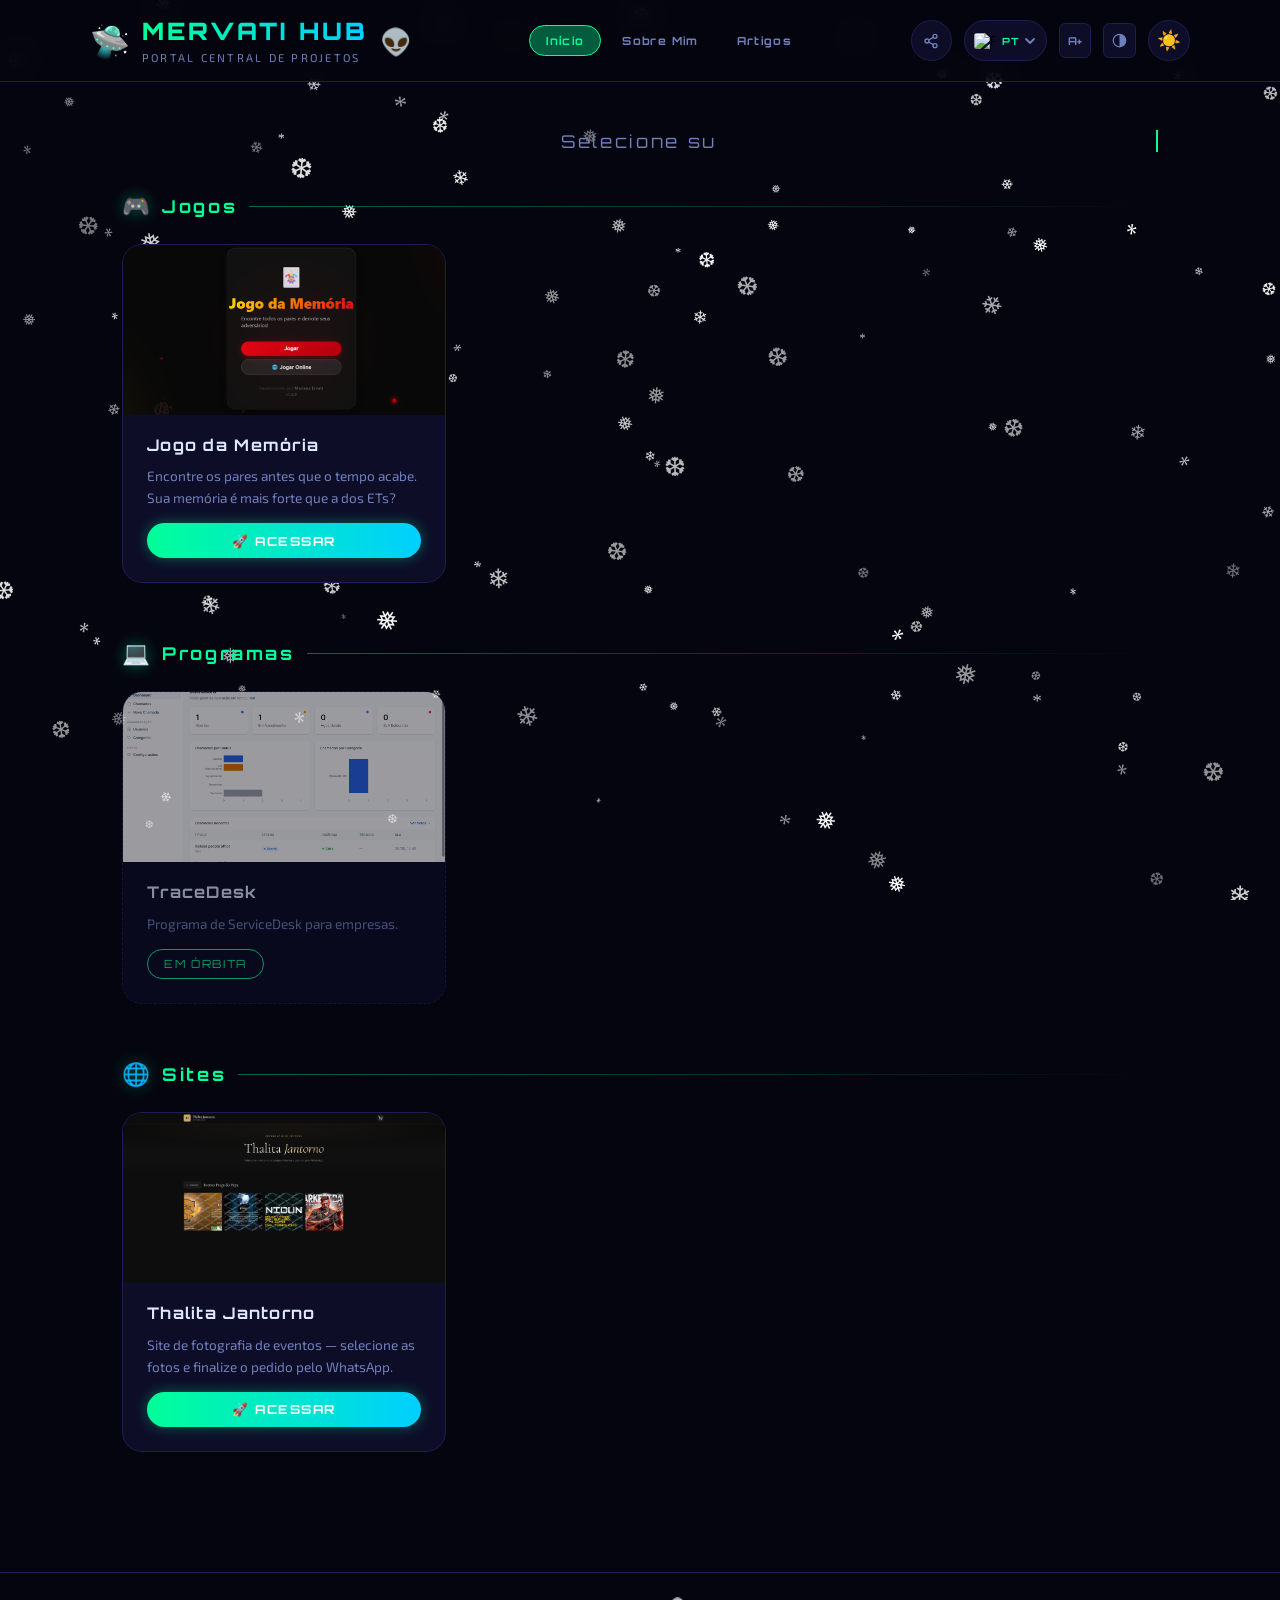
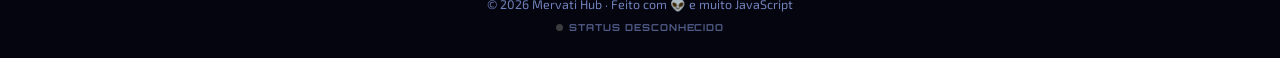
==== commit 1dccd42d: "feat(admin): painel administrativo silva.html v1.0 Adiciona sistema de gerenciamento de conteúdo (CM" ====
--- a/index.html
+++ b/index.html
@@ -114,7 +114,7 @@
         <h2 class="category-title" data-i18n="section.games">Jogos</h2>
         <div class="category-line"></div>
       </div>
-      <div class="grid">
+      <div class="grid" id="grid-games">
 
         <article class="card" data-repo="mervati/Jogo-da-Memoria">
           <div class="card-img-wrap">
@@ -151,7 +151,7 @@
         <h2 class="category-title" data-i18n="section.programs">Programas</h2>
         <div class="category-line"></div>
       </div>
-      <div class="grid">
+      <div class="grid" id="grid-programs">
 
    <article class="card card-soon">
           <div class="card-img-wrap">
@@ -186,7 +186,7 @@
         <h2 class="category-title" data-i18n="section.sites">Sites</h2>
         <div class="category-line"></div>
       </div>
-      <div class="grid">
+      <div class="grid" id="grid-sites">
 
         <article class="card" data-repo="mervati/thalita-jantorno">
           <div class="card-img-wrap">
@@ -229,5 +229,47 @@
   <script src="lang.js"></script>
   <script src="conquistas.js"></script>
   <script src="script.js"></script>
+  <script>
+(function() {
+  const CACHE_KEY = 'mg-content';
+  const TTL = 5 * 60 * 1000;
+
+  function cardHTML(p) {
+    var img = p.image ? '<img src="' + p.image + '" alt="' + p.title + '" class="card-img" loading="lazy">' : '';
+    var fallback = '<div class="card-img-fallback">' + (p.fallback || '🛸') + '</div>';
+    var repo = p.repo ? ' data-repo="' + p.repo + '"' : '';
+    if (p.status === 'published') {
+      return '<article class="card"' + repo + '><div class="card-img-wrap">' + img + fallback + '</div><div class="card-body"><h3 class="card-title">' + p.title + '</h3><p class="card-desc">' + p.desc + '</p><a class="play-btn" href="' + p.link + '" target="_blank" rel="noopener">🚀 ACESSAR</a></div></article>';
+    } else {
+      return '<article class="card card-soon"' + repo + '><div class="card-img-wrap">' + img + fallback + '</div><div class="card-body"><h3 class="card-title">' + p.title + '</h3><p class="card-desc">' + p.desc + '</p><span class="soon-badge">EM ÓRBITA</span></div></article>';
+    }
+  }
+
+  function render(data) {
+    var cats = { games: 'grid-games', programs: 'grid-programs', sites: 'grid-sites' };
+    for (var cat in cats) {
+      var el = document.getElementById(cats[cat]);
+      if (!el) continue;
+      var list = (data.projects || {})[cat] || [];
+      el.innerHTML = list.map(cardHTML).join('');
+      el.querySelectorAll('.card').forEach(function(c) { window._cardObserver && window._cardObserver.observe(c); });
+    }
+    window._applyCardBadges && window._applyCardBadges();
+  }
+
+  try {
+    var cached = JSON.parse(localStorage.getItem(CACHE_KEY) || 'null');
+    if (cached && Date.now() - cached.ts < TTL) render(cached.data);
+  } catch(e) {}
+
+  fetch('content.json', { cache: 'no-store' })
+    .then(function(r) { return r.json(); })
+    .then(function(data) {
+      try { localStorage.setItem(CACHE_KEY, JSON.stringify({ data: data, ts: Date.now() })); } catch(e) {}
+      render(data);
+    })
+    .catch(function() {});
+})();
+  </script>
 </body>
 </html>
--- a/style.css
+++ b/style.css
@@ -1116,14 +1116,15 @@
   color: var(--txt2);
   letter-spacing: 0.08em;
   text-align: center;
-  width: 28px;
-  flex-shrink: 0;
+  flex: 1;
+  min-width: 0;
 }
 .hm-row {
   display: flex;
   align-items: center;
   gap: 0.4rem;
   margin-bottom: 0.38rem;
+  width: 100%;
 }
 .hm-skill {
   font-size: 0.65rem;
@@ -1134,14 +1135,14 @@
   padding-right: 0.5rem;
   letter-spacing: 0.03em;
 }
-.hm-cells { display: flex; gap: 3px; }
+.hm-cells { display: flex; flex: 1; gap: 3px; }
 .hm-cell {
-  width: 28px;
+  flex: 1;
+  min-width: 0;
   height: 18px;
   border-radius: 3px;
   cursor: pointer;
   transition: transform 0.12s;
-  flex-shrink: 0;
 }
 .hm-cell:hover { transform: scale(1.28); z-index: 10; position: relative; }
 .hm-i0 { background: var(--bg2); border: 1px solid var(--border); }
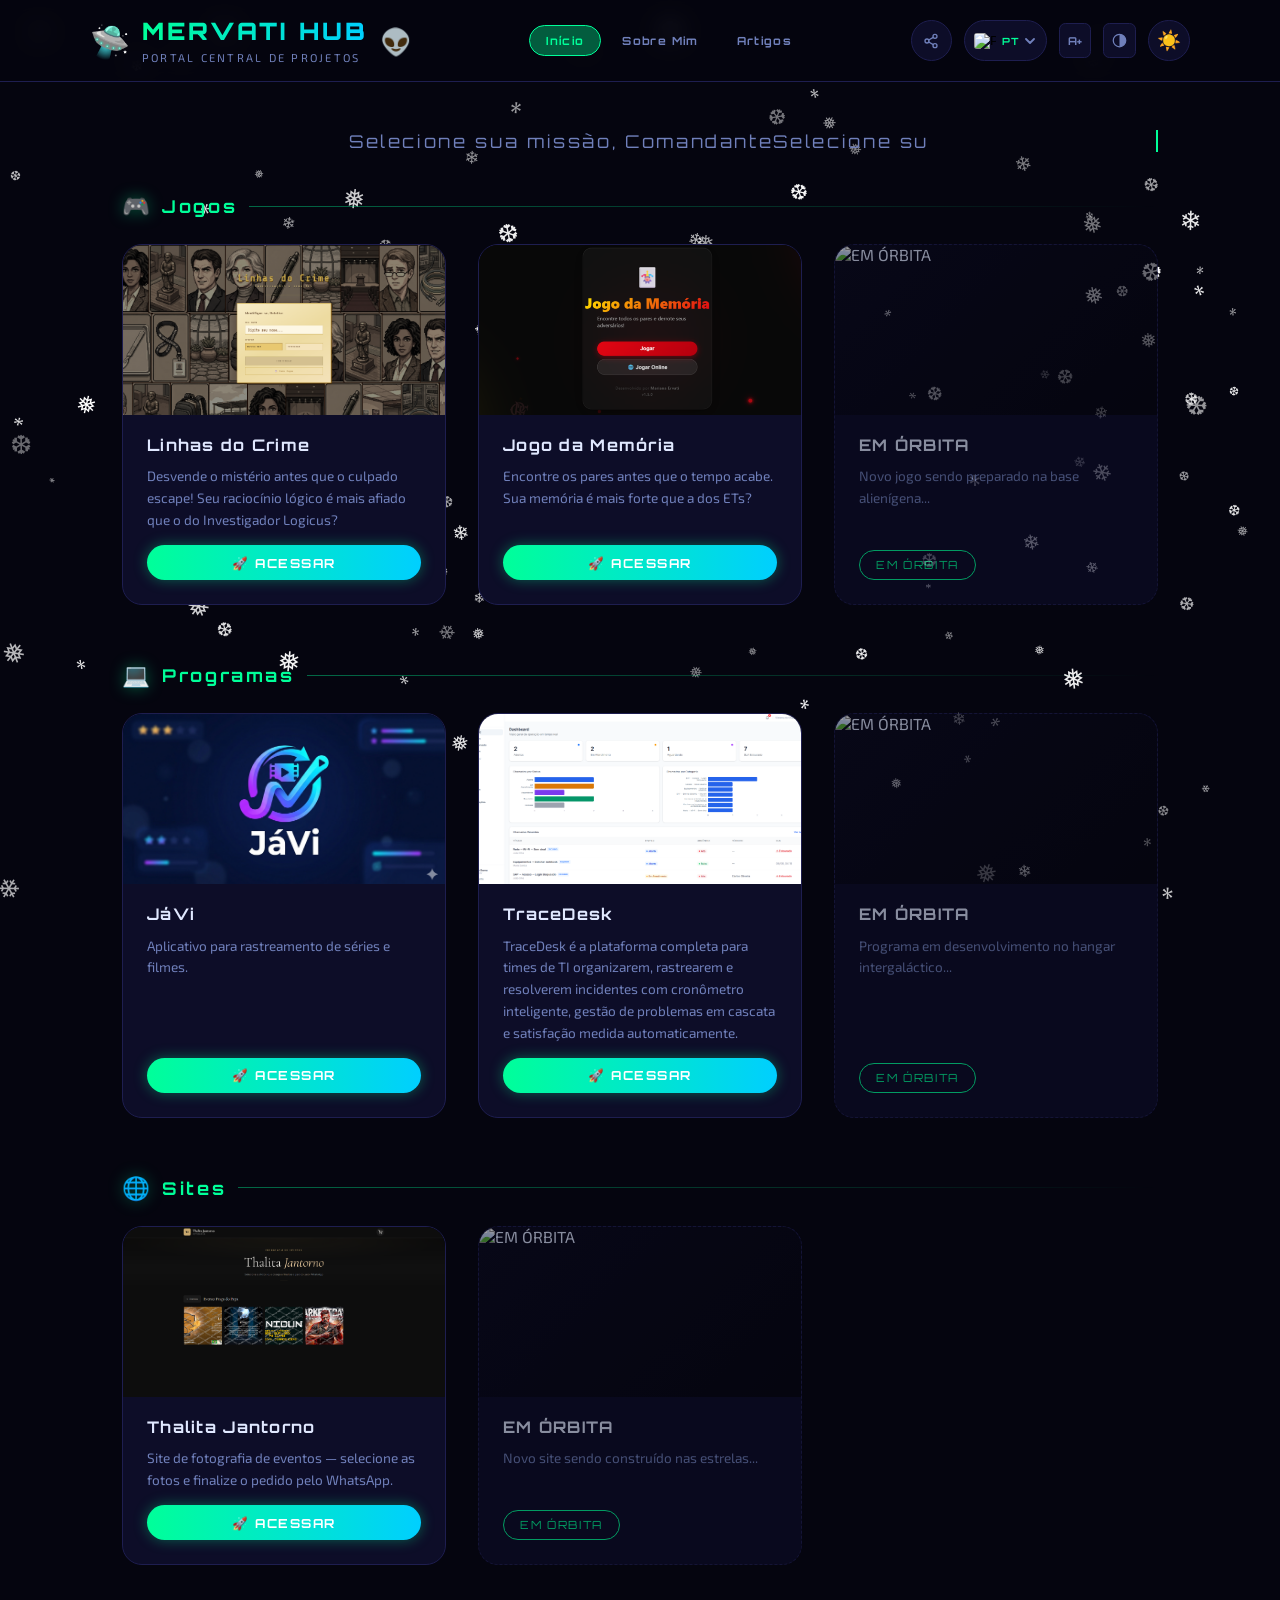
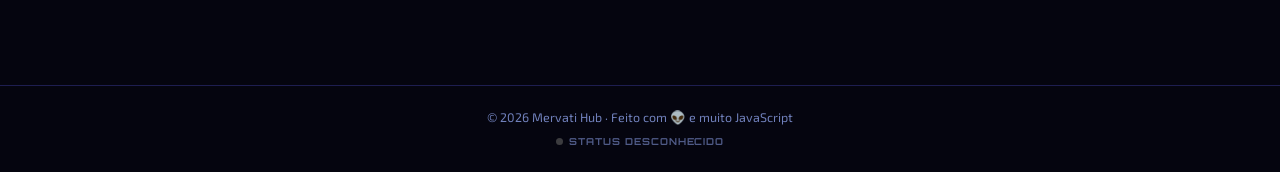
==== commit 6b1c07a8: "fix: corrige traducao dos cards dinamicos (content.json) - Adiciona data-i18n nos botoes ACESSAR e b" ====
--- a/index.html
+++ b/index.html
@@ -238,10 +238,12 @@
     var img = p.image ? '<img src="' + p.image + '" alt="' + p.title + '" class="card-img" loading="lazy">' : '';
     var fallback = '<div class="card-img-fallback">' + (p.fallback || '🛸') + '</div>';
     var repo = p.repo ? ' data-repo="' + p.repo + '"' : '';
+    var accessLabel = (typeof TRANSLATIONS !== 'undefined' && typeof currentLang !== 'undefined' && TRANSLATIONS[currentLang]) ? (TRANSLATIONS[currentLang]['card.access'] || '🚀 ACESSAR') : '🚀 ACESSAR';
+    var orbitLabel  = (typeof TRANSLATIONS !== 'undefined' && typeof currentLang !== 'undefined' && TRANSLATIONS[currentLang]) ? (TRANSLATIONS[currentLang]['card.orbit'] || 'EM ÓRBITA') : 'EM ÓRBITA';
     if (p.status === 'published') {
-      return '<article class="card"' + repo + '><div class="card-img-wrap">' + img + fallback + '</div><div class="card-body"><h3 class="card-title">' + p.title + '</h3><p class="card-desc">' + p.desc + '</p><a class="play-btn" href="' + p.link + '" target="_blank" rel="noopener">🚀 ACESSAR</a></div></article>';
+      return '<article class="card"' + repo + '><div class="card-img-wrap">' + img + fallback + '</div><div class="card-body"><h3 class="card-title">' + p.title + '</h3><p class="card-desc">' + p.desc + '</p><a class="play-btn" href="' + p.link + '" target="_blank" rel="noopener" data-i18n="card.access">' + accessLabel + '</a></div></article>';
     } else {
-      return '<article class="card card-soon"' + repo + '><div class="card-img-wrap">' + img + fallback + '</div><div class="card-body"><h3 class="card-title">' + p.title + '</h3><p class="card-desc">' + p.desc + '</p><span class="soon-badge">EM ÓRBITA</span></div></article>';
+      return '<article class="card card-soon"' + repo + '><div class="card-img-wrap">' + img + fallback + '</div><div class="card-body"><h3 class="card-title">' + p.title + '</h3><p class="card-desc">' + p.desc + '</p><span class="soon-badge" data-i18n="card.orbit">' + orbitLabel + '</span></div></article>';
     }
   }
 
@@ -255,6 +257,7 @@
       el.querySelectorAll('.card').forEach(function(c) { window._cardObserver && window._cardObserver.observe(c); });
     }
     window._applyCardBadges && window._applyCardBadges();
+    typeof applyLang === 'function' && typeof currentLang !== 'undefined' && applyLang(currentLang);
   }
 
   try {
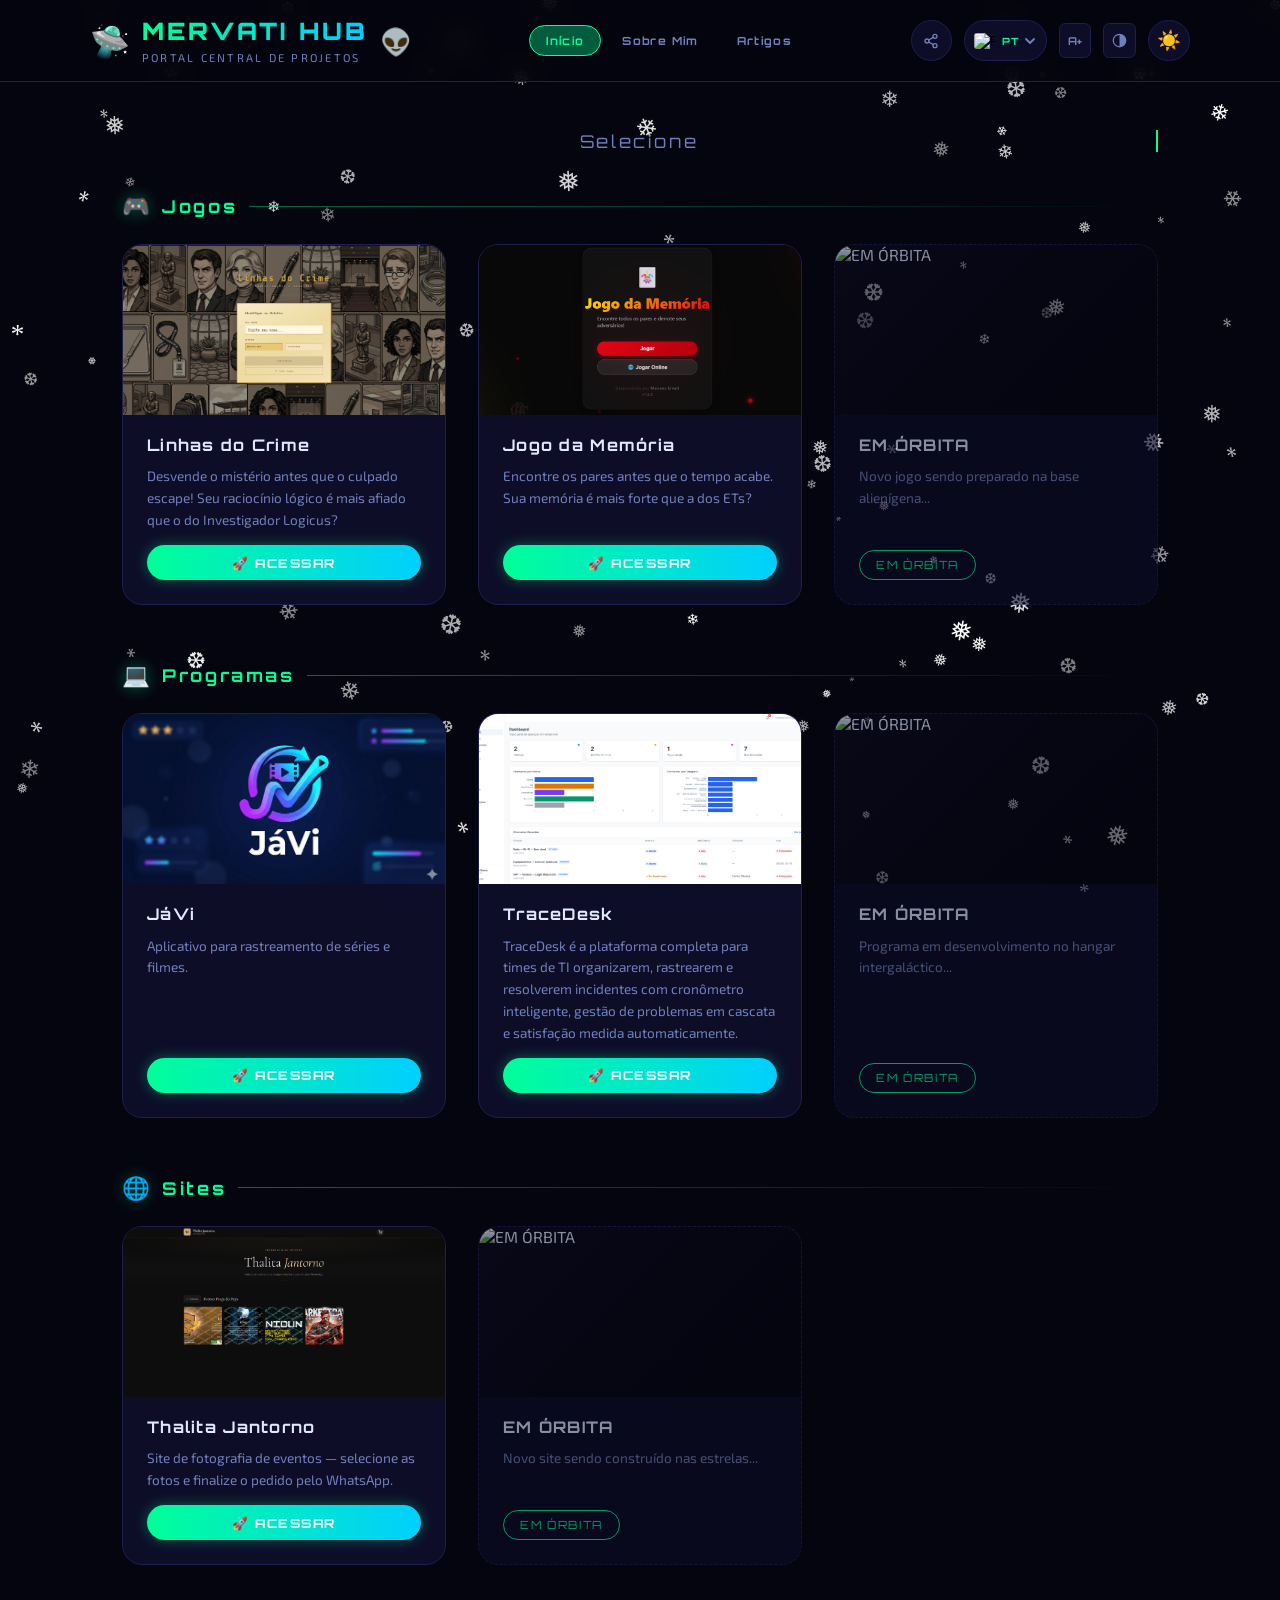
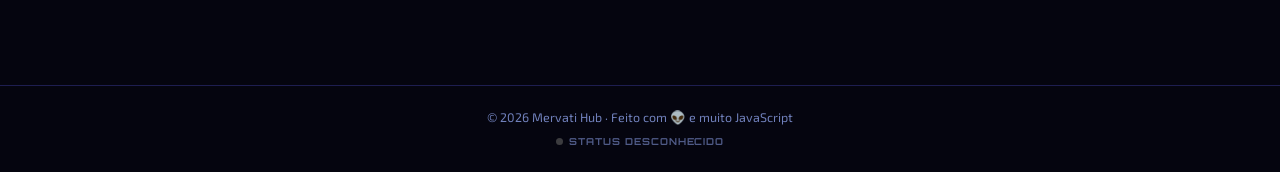
==== commit be22bb11: "feat: traducao das descricoes dos cards por idioma (PT/EN/ES) - Adiciona desc_en e desc_es a todos o" ====
--- a/index.html
+++ b/index.html
@@ -238,16 +238,20 @@
     var img = p.image ? '<img src="' + p.image + '" alt="' + p.title + '" class="card-img" loading="lazy">' : '';
     var fallback = '<div class="card-img-fallback">' + (p.fallback || '🛸') + '</div>';
     var repo = p.repo ? ' data-repo="' + p.repo + '"' : '';
-    var accessLabel = (typeof TRANSLATIONS !== 'undefined' && typeof currentLang !== 'undefined' && TRANSLATIONS[currentLang]) ? (TRANSLATIONS[currentLang]['card.access'] || '🚀 ACESSAR') : '🚀 ACESSAR';
-    var orbitLabel  = (typeof TRANSLATIONS !== 'undefined' && typeof currentLang !== 'undefined' && TRANSLATIONS[currentLang]) ? (TRANSLATIONS[currentLang]['card.orbit'] || 'EM ÓRBITA') : 'EM ÓRBITA';
+    var lang = (typeof currentLang !== 'undefined') ? currentLang : 'pt-BR';
+    var dict = (typeof TRANSLATIONS !== 'undefined' && TRANSLATIONS[lang]) ? TRANSLATIONS[lang] : {};
+    var accessLabel = dict['card.access'] || '🚀 ACESSAR';
+    var orbitLabel  = dict['card.orbit']  || 'EM ÓRBITA';
+    var desc = (lang !== 'pt-BR' && p['desc_' + lang]) ? p['desc_' + lang] : p.desc;
     if (p.status === 'published') {
-      return '<article class="card"' + repo + '><div class="card-img-wrap">' + img + fallback + '</div><div class="card-body"><h3 class="card-title">' + p.title + '</h3><p class="card-desc">' + p.desc + '</p><a class="play-btn" href="' + p.link + '" target="_blank" rel="noopener" data-i18n="card.access">' + accessLabel + '</a></div></article>';
+      return '<article class="card"' + repo + '><div class="card-img-wrap">' + img + fallback + '</div><div class="card-body"><h3 class="card-title">' + p.title + '</h3><p class="card-desc">' + desc + '</p><a class="play-btn" href="' + p.link + '" target="_blank" rel="noopener">' + accessLabel + '</a></div></article>';
     } else {
-      return '<article class="card card-soon"' + repo + '><div class="card-img-wrap">' + img + fallback + '</div><div class="card-body"><h3 class="card-title">' + p.title + '</h3><p class="card-desc">' + p.desc + '</p><span class="soon-badge" data-i18n="card.orbit">' + orbitLabel + '</span></div></article>';
+      return '<article class="card card-soon"' + repo + '><div class="card-img-wrap">' + img + fallback + '</div><div class="card-body"><h3 class="card-title">' + p.title + '</h3><p class="card-desc">' + desc + '</p><span class="soon-badge">' + orbitLabel + '</span></div></article>';
     }
   }
 
   function render(data) {
+    window._cachedContentData = data;
     var cats = { games: 'grid-games', programs: 'grid-programs', sites: 'grid-sites' };
     for (var cat in cats) {
       var el = document.getElementById(cats[cat]);
@@ -257,8 +261,12 @@
       el.querySelectorAll('.card').forEach(function(c) { window._cardObserver && window._cardObserver.observe(c); });
     }
     window._applyCardBadges && window._applyCardBadges();
-    typeof applyLang === 'function' && typeof currentLang !== 'undefined' && applyLang(currentLang);
   }
+
+  /* Re-renderiza os cards quando o idioma mudar */
+  window.onLangApplied = function() {
+    if (window._cachedContentData) render(window._cachedContentData);
+  };
 
   try {
     var cached = JSON.parse(localStorage.getItem(CACHE_KEY) || 'null');
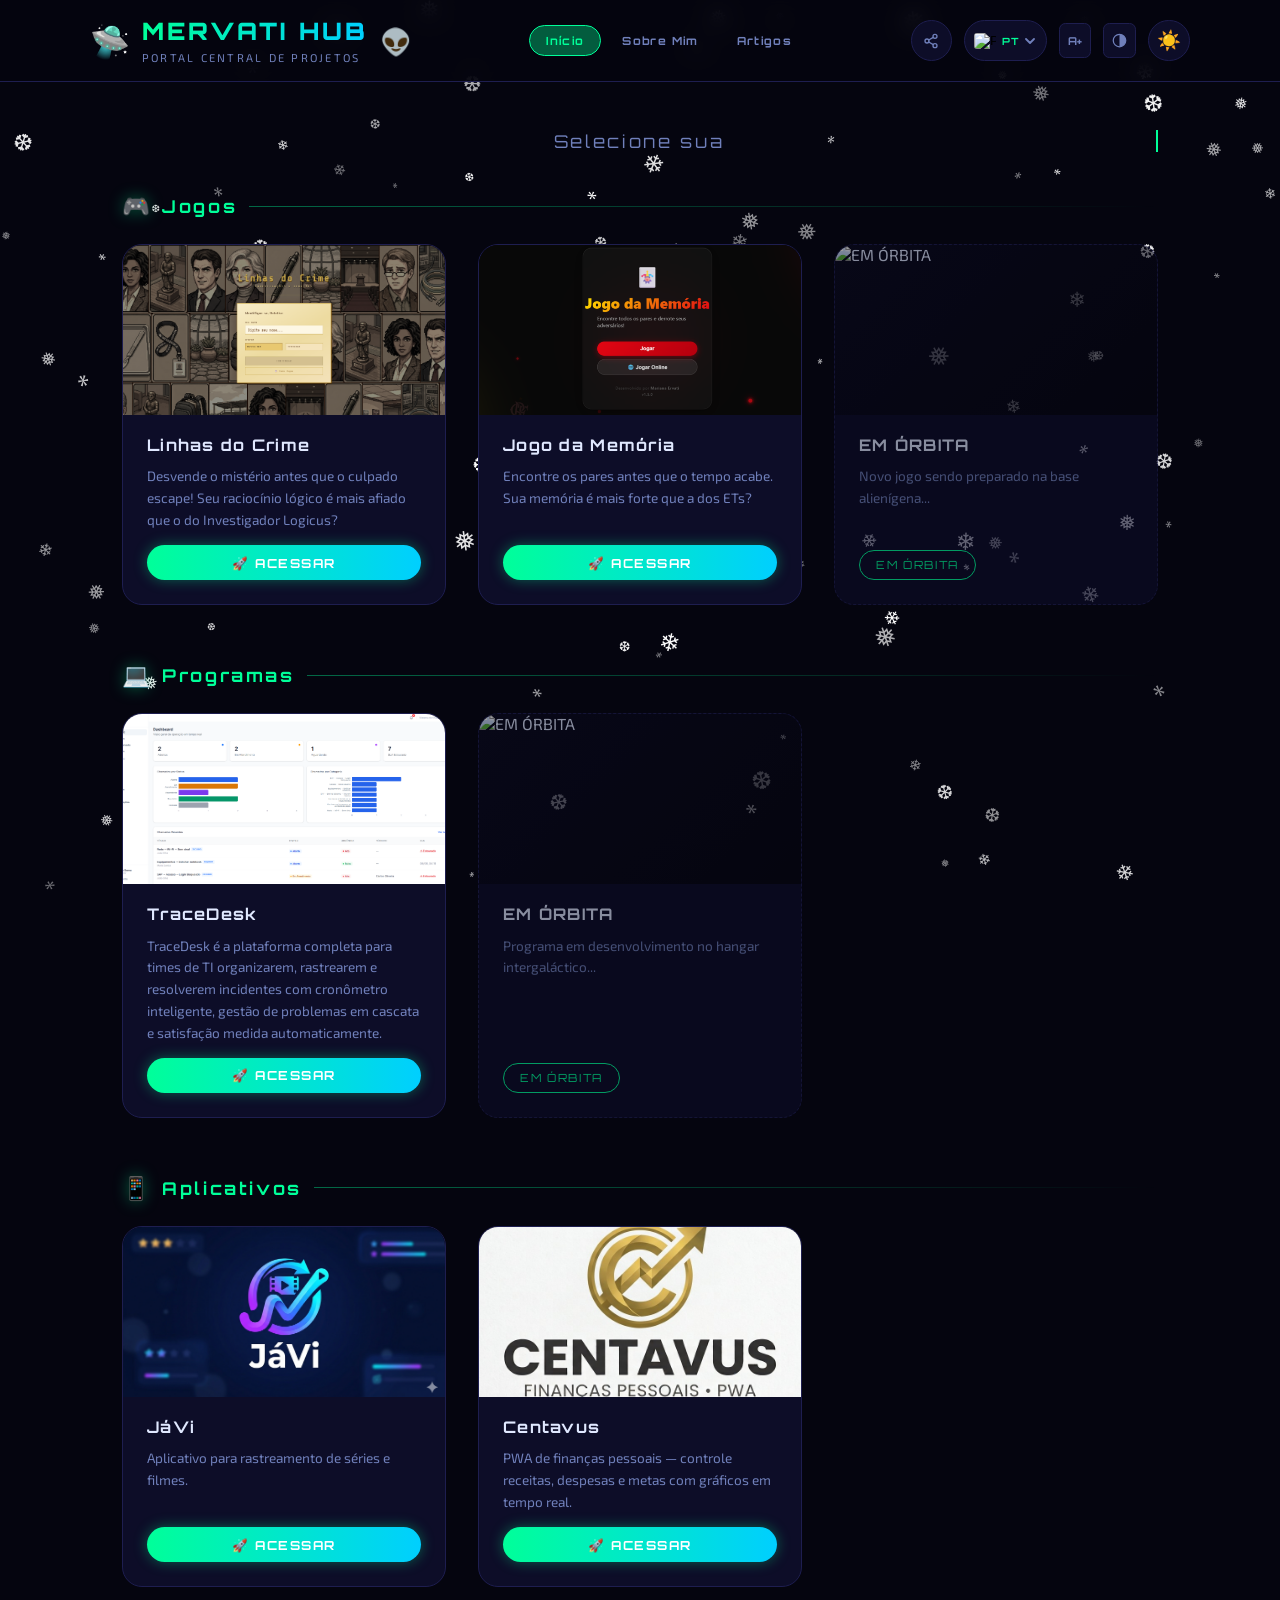
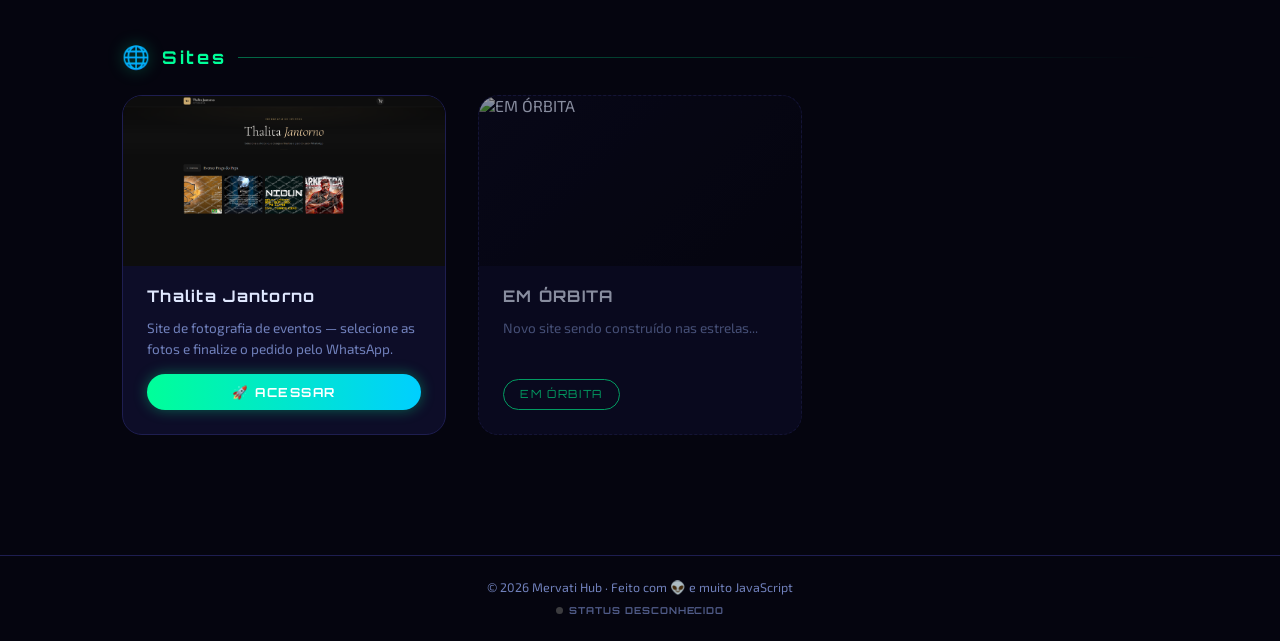
==== commit 6fedc2c1: "feat: nova categoria Apps Android/iOS com JáVi e Centavus - content.json: nova array apps com JáVi e" ====
--- a/index.html
+++ b/index.html
@@ -179,6 +179,16 @@
       </div>
     </section>
 
+    <!-- ── Aplicativos ── -->
+    <section class="category">
+      <div class="category-header">
+        <span class="category-icon">📱</span>
+        <h2 class="category-title" data-i18n="section.apps">Aplicativos</h2>
+        <div class="category-line"></div>
+      </div>
+      <div class="grid" id="grid-apps"></div>
+    </section>
+
     <!-- ── Sites ── -->
     <section class="category">
       <div class="category-header">
@@ -252,7 +262,7 @@
 
   function render(data) {
     window._cachedContentData = data;
-    var cats = { games: 'grid-games', programs: 'grid-programs', sites: 'grid-sites' };
+    var cats = { games: 'grid-games', programs: 'grid-programs', apps: 'grid-apps', sites: 'grid-sites' };
     for (var cat in cats) {
       var el = document.getElementById(cats[cat]);
       if (!el) continue;
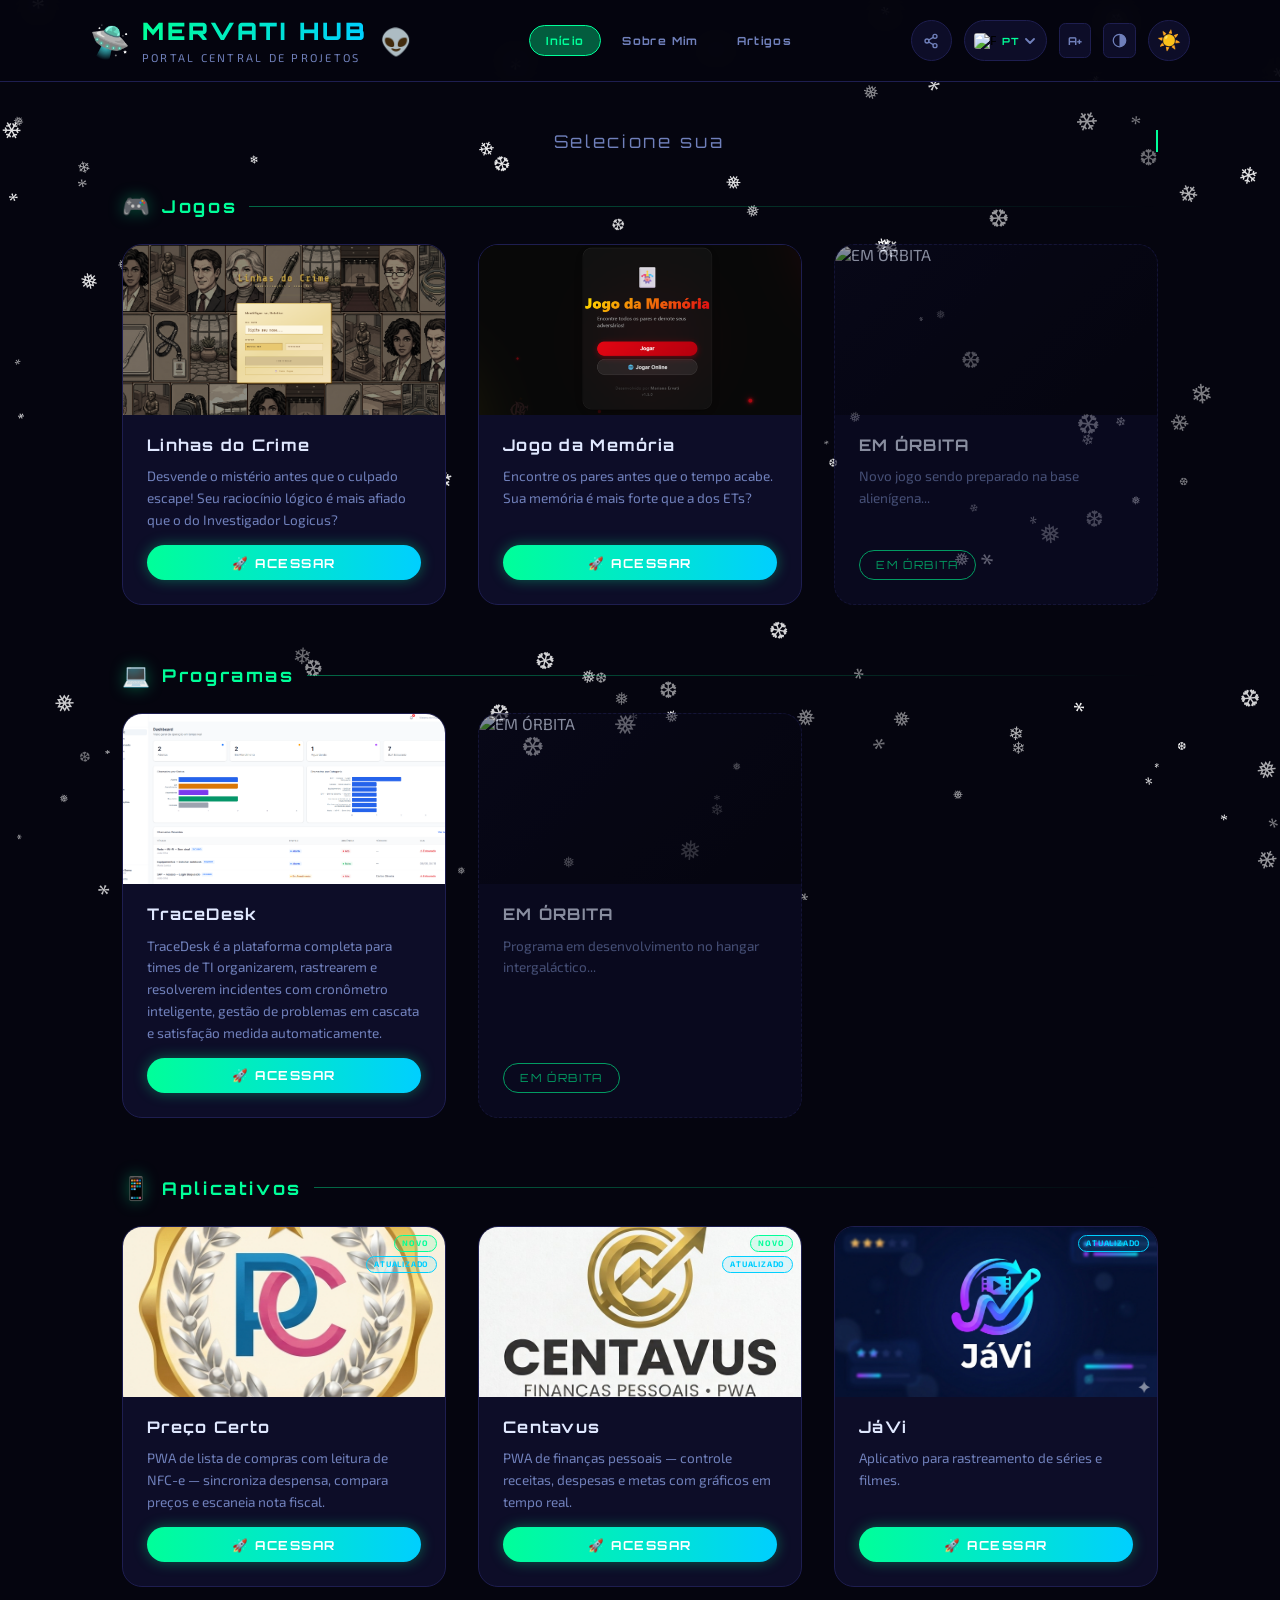
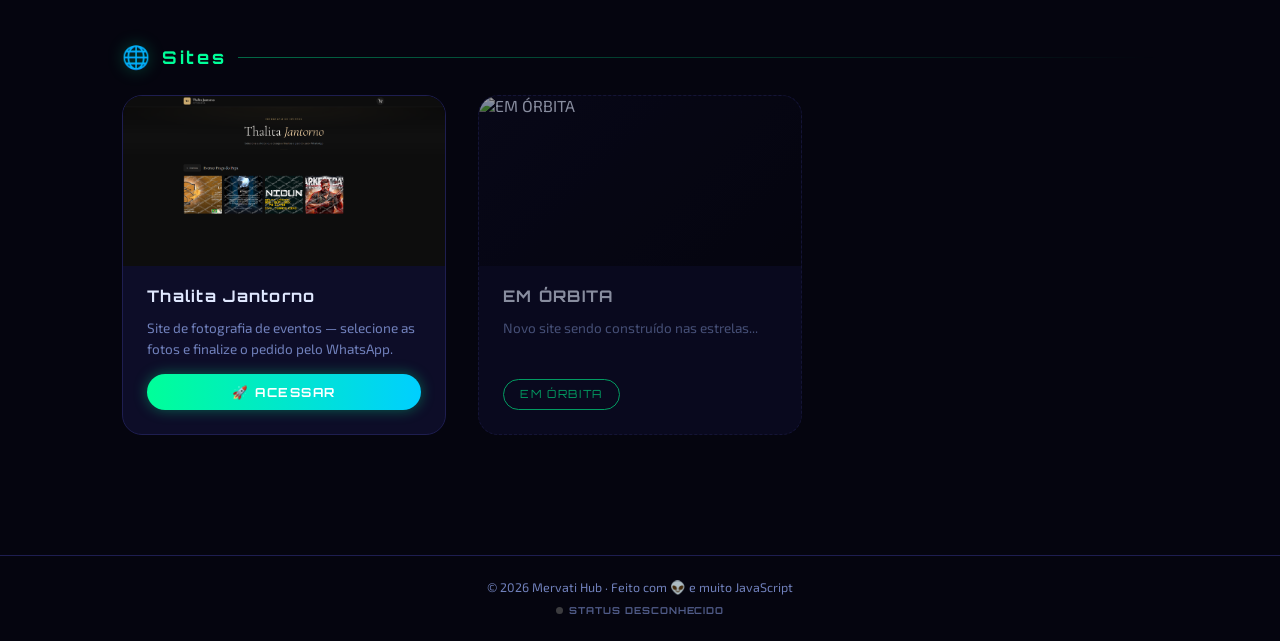
==== commit 411492c6: "feat: badges customizáveis por card - adiciona campo badges ao content.json para controle manual de " ====
--- a/index.html
+++ b/index.html
@@ -248,15 +248,16 @@
     var img = p.image ? '<img src="' + p.image + '" alt="' + p.title + '" class="card-img" loading="lazy">' : '';
     var fallback = '<div class="card-img-fallback">' + (p.fallback || '🛸') + '</div>';
     var repo = p.repo ? ' data-repo="' + p.repo + '"' : '';
+    var badges = p.badges ? ' data-badges="' + p.badges.join(',') + '"' : '';
     var lang = (typeof currentLang !== 'undefined') ? currentLang : 'pt-BR';
     var dict = (typeof TRANSLATIONS !== 'undefined' && TRANSLATIONS[lang]) ? TRANSLATIONS[lang] : {};
     var accessLabel = dict['card.access'] || '🚀 ACESSAR';
     var orbitLabel  = dict['card.orbit']  || 'EM ÓRBITA';
     var desc = (lang !== 'pt-BR' && p['desc_' + lang]) ? p['desc_' + lang] : p.desc;
     if (p.status === 'published') {
-      return '<article class="card"' + repo + '><div class="card-img-wrap">' + img + fallback + '</div><div class="card-body"><h3 class="card-title">' + p.title + '</h3><p class="card-desc">' + desc + '</p><a class="play-btn" href="' + p.link + '" target="_blank" rel="noopener">' + accessLabel + '</a></div></article>';
+      return '<article class="card"' + repo + badges + '><div class="card-img-wrap">' + img + fallback + '</div><div class="card-body"><h3 class="card-title">' + p.title + '</h3><p class="card-desc">' + desc + '</p><a class="play-btn" href="' + p.link + '" target="_blank" rel="noopener">' + accessLabel + '</a></div></article>';
     } else {
-      return '<article class="card card-soon"' + repo + '><div class="card-img-wrap">' + img + fallback + '</div><div class="card-body"><h3 class="card-title">' + p.title + '</h3><p class="card-desc">' + desc + '</p><span class="soon-badge">' + orbitLabel + '</span></div></article>';
+      return '<article class="card card-soon"' + repo + badges + '><div class="card-img-wrap">' + img + fallback + '</div><div class="card-body"><h3 class="card-title">' + p.title + '</h3><p class="card-desc">' + desc + '</p><span class="soon-badge">' + orbitLabel + '</span></div></article>';
     }
   }
 
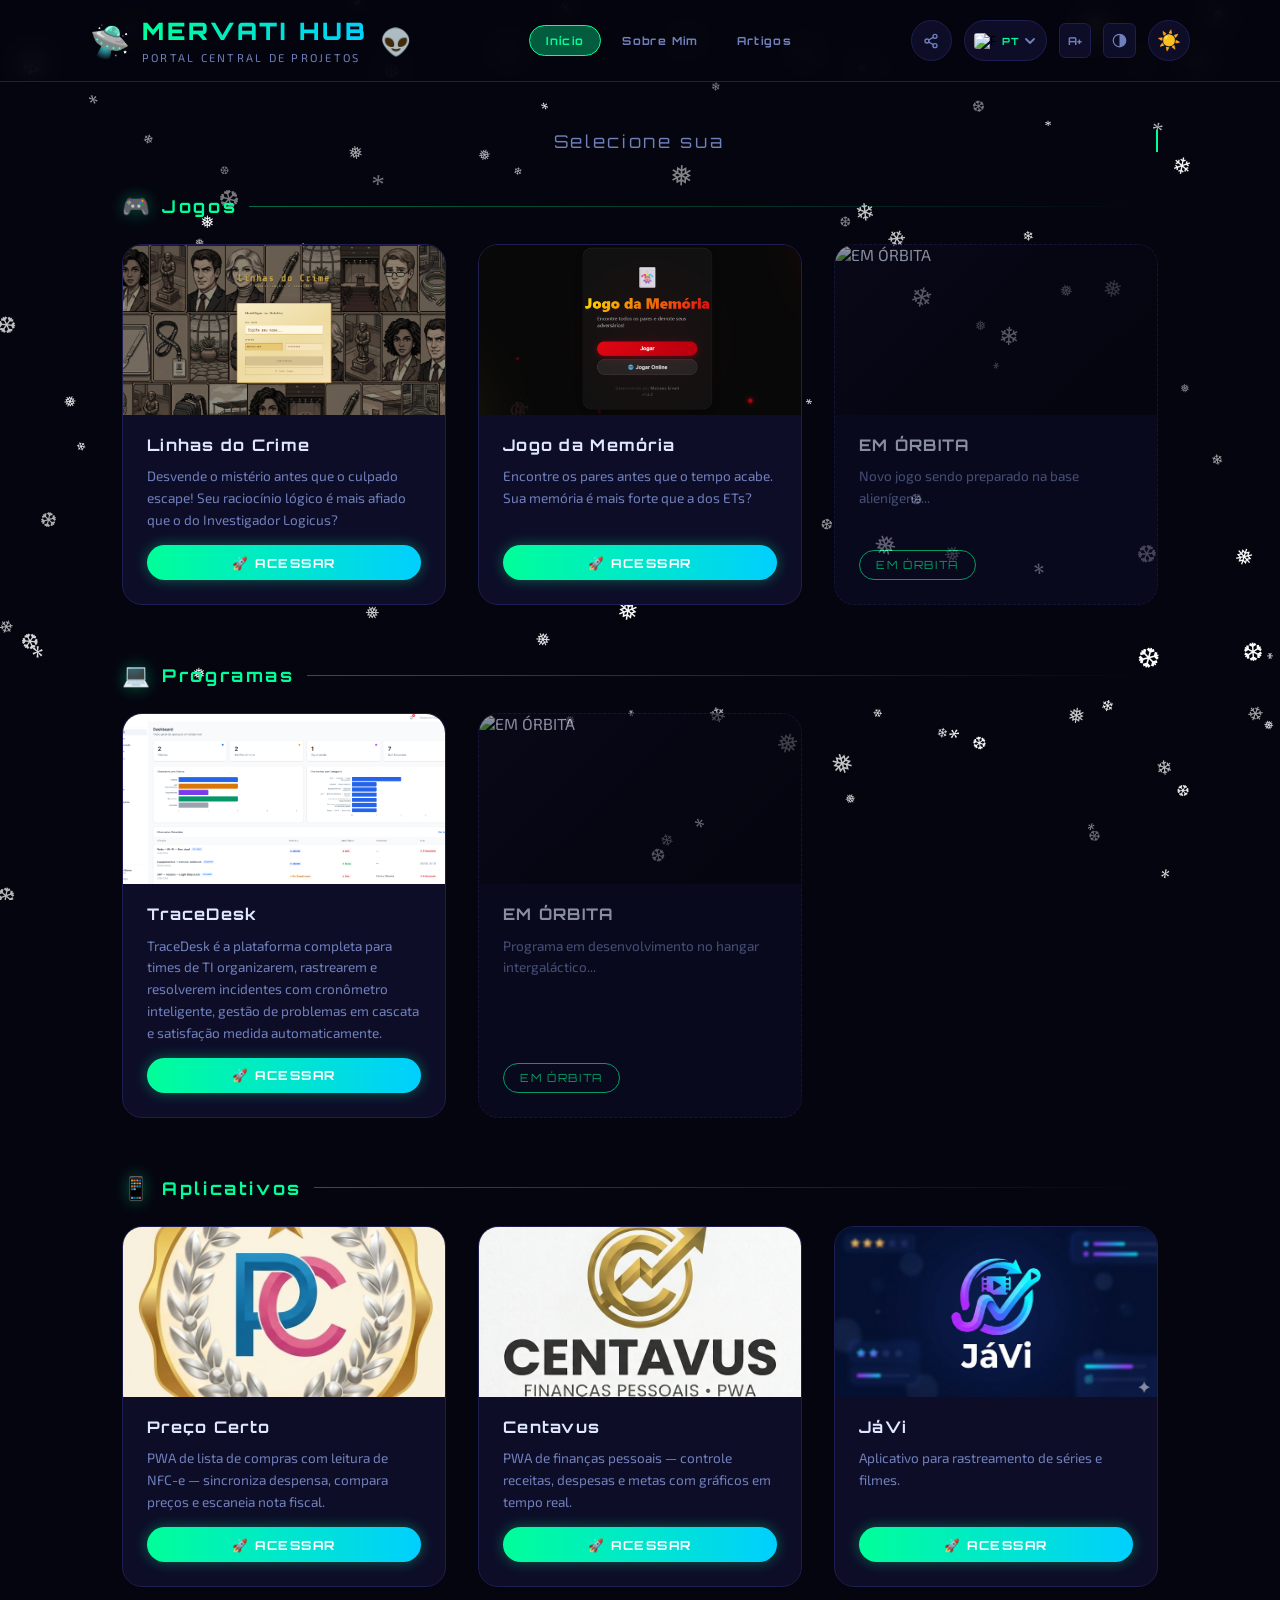
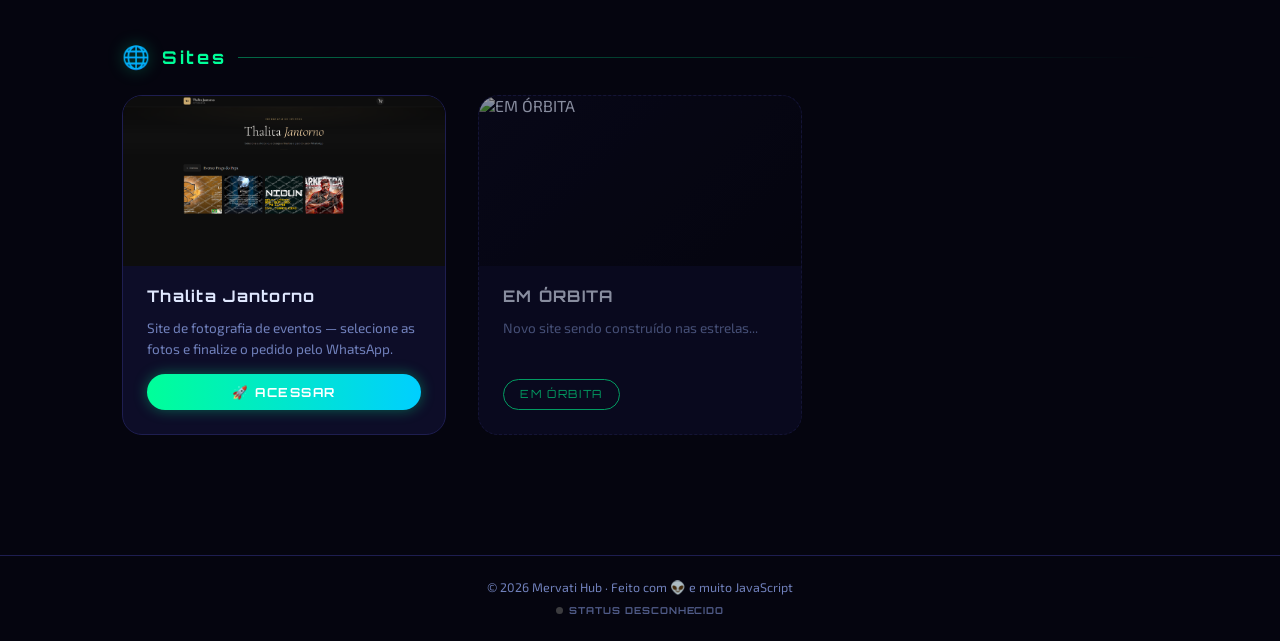
==== commit b1d39719: "refactor: badges automáticas baseadas em created_at e GitHub API - NOVO: mostra por até 7 dias quand" ====
--- a/index.html
+++ b/index.html
@@ -248,16 +248,16 @@
     var img = p.image ? '<img src="' + p.image + '" alt="' + p.title + '" class="card-img" loading="lazy">' : '';
     var fallback = '<div class="card-img-fallback">' + (p.fallback || '🛸') + '</div>';
     var repo = p.repo ? ' data-repo="' + p.repo + '"' : '';
-    var badges = p.badges ? ' data-badges="' + p.badges.join(',') + '"' : '';
+    var createdAt = p.created_at ? ' data-created="' + p.created_at + '"' : '';
     var lang = (typeof currentLang !== 'undefined') ? currentLang : 'pt-BR';
     var dict = (typeof TRANSLATIONS !== 'undefined' && TRANSLATIONS[lang]) ? TRANSLATIONS[lang] : {};
     var accessLabel = dict['card.access'] || '🚀 ACESSAR';
     var orbitLabel  = dict['card.orbit']  || 'EM ÓRBITA';
     var desc = (lang !== 'pt-BR' && p['desc_' + lang]) ? p['desc_' + lang] : p.desc;
     if (p.status === 'published') {
-      return '<article class="card"' + repo + badges + '><div class="card-img-wrap">' + img + fallback + '</div><div class="card-body"><h3 class="card-title">' + p.title + '</h3><p class="card-desc">' + desc + '</p><a class="play-btn" href="' + p.link + '" target="_blank" rel="noopener">' + accessLabel + '</a></div></article>';
+      return '<article class="card"' + repo + createdAt + '><div class="card-img-wrap">' + img + fallback + '</div><div class="card-body"><h3 class="card-title">' + p.title + '</h3><p class="card-desc">' + desc + '</p><a class="play-btn" href="' + p.link + '" target="_blank" rel="noopener">' + accessLabel + '</a></div></article>';
     } else {
-      return '<article class="card card-soon"' + repo + badges + '><div class="card-img-wrap">' + img + fallback + '</div><div class="card-body"><h3 class="card-title">' + p.title + '</h3><p class="card-desc">' + desc + '</p><span class="soon-badge">' + orbitLabel + '</span></div></article>';
+      return '<article class="card card-soon"' + repo + createdAt + '><div class="card-img-wrap">' + img + fallback + '</div><div class="card-body"><h3 class="card-title">' + p.title + '</h3><p class="card-desc">' + desc + '</p><span class="soon-badge">' + orbitLabel + '</span></div></article>';
     }
   }
 
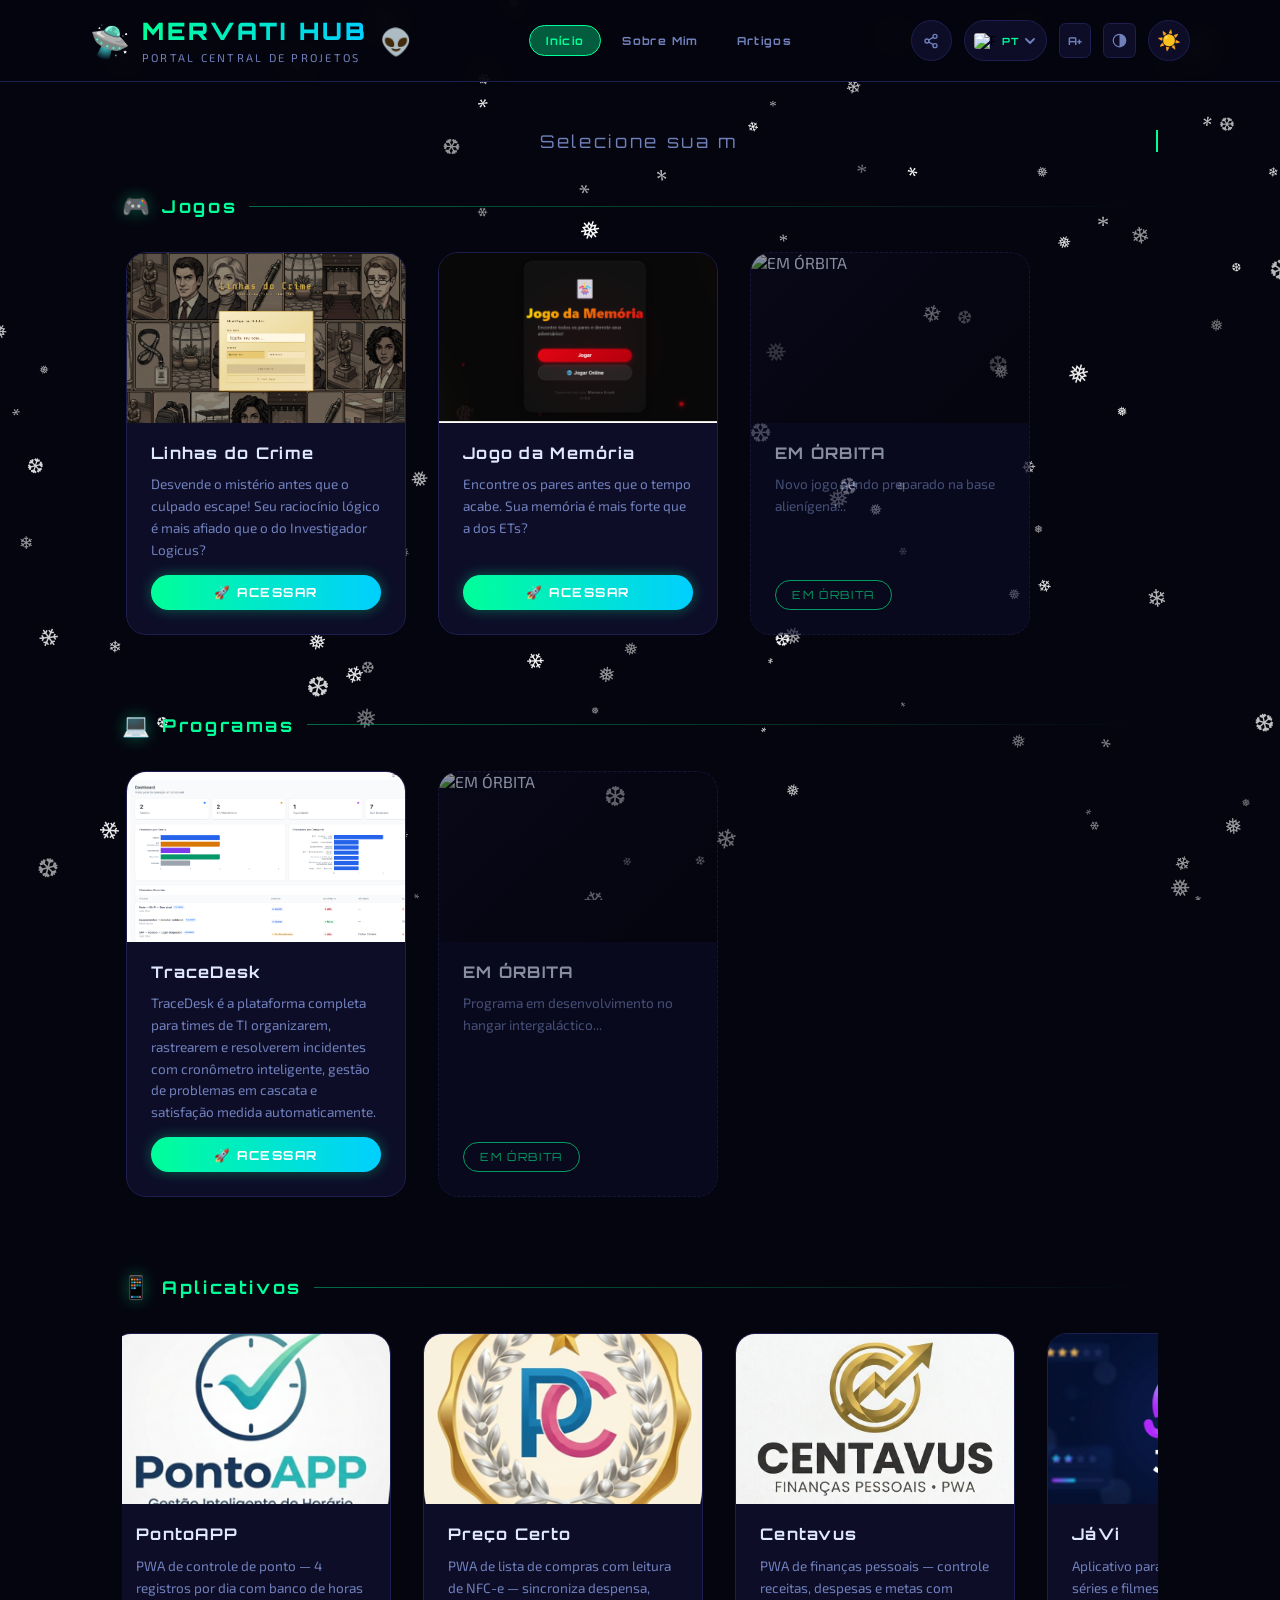
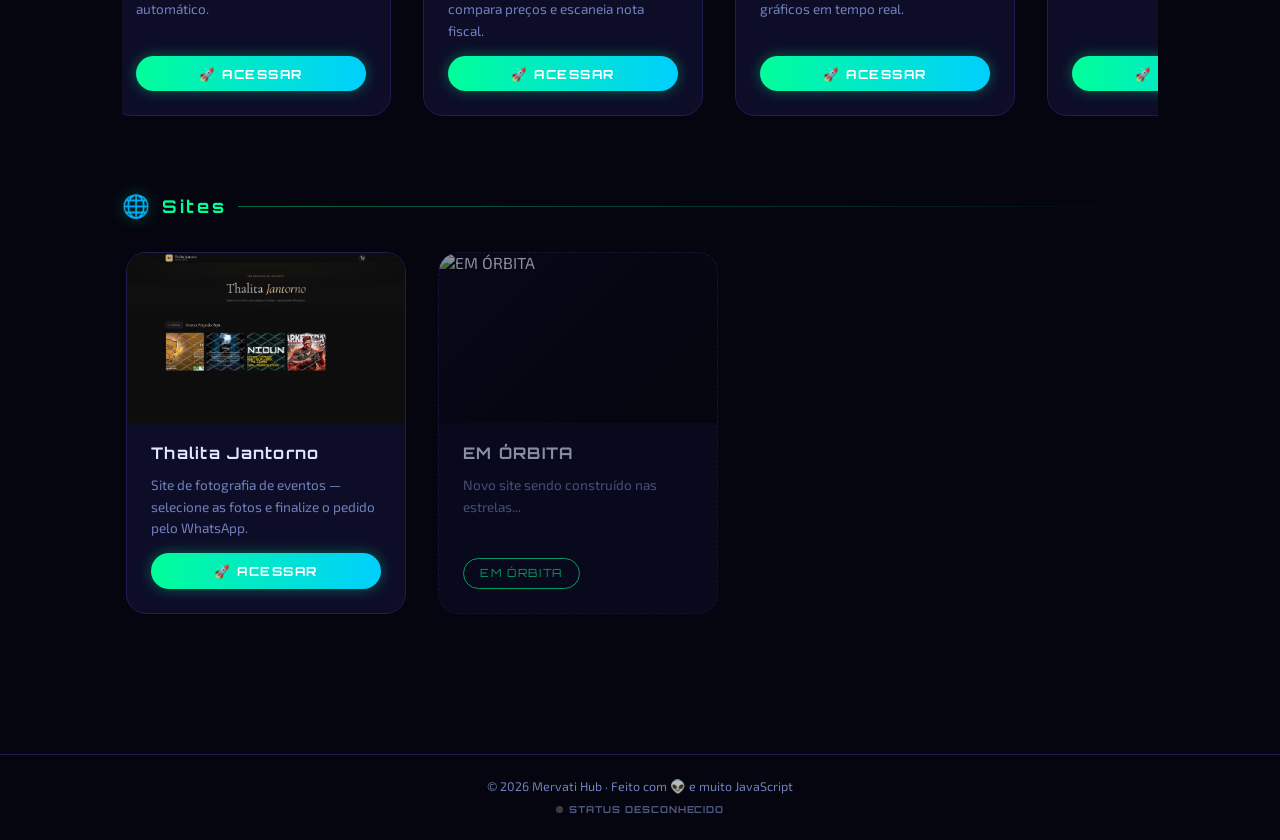
==== commit a8c30d16: "feat: carrosséis horizontais com loop infinito nos cards - transforma grids de Jogos, Programas, Apl" ====
--- a/index.html
+++ b/index.html
@@ -114,6 +114,8 @@
         <h2 class="category-title" data-i18n="section.games">Jogos</h2>
         <div class="category-line"></div>
       </div>
+      <div class="carousel">
+      <button class="carousel-arrow carousel-prev" aria-label="Anterior" type="button">‹</button>
       <div class="grid" id="grid-games">
 
         <article class="card" data-repo="mervati/Jogo-da-Memoria">
@@ -141,6 +143,8 @@
           </div>
         </article>
 
+      </div>
+      <button class="carousel-arrow carousel-next" aria-label="Próximo" type="button">›</button>
       </div>
     </section>
 
@@ -151,6 +155,8 @@
         <h2 class="category-title" data-i18n="section.programs">Programas</h2>
         <div class="category-line"></div>
       </div>
+      <div class="carousel">
+      <button class="carousel-arrow carousel-prev" aria-label="Anterior" type="button">‹</button>
       <div class="grid" id="grid-programs">
 
    <article class="card card-soon">
@@ -176,6 +182,8 @@
           </div>
         </article>
 
+      </div>
+      <button class="carousel-arrow carousel-next" aria-label="Próximo" type="button">›</button>
       </div>
     </section>
 
@@ -186,7 +194,11 @@
         <h2 class="category-title" data-i18n="section.apps">Aplicativos</h2>
         <div class="category-line"></div>
       </div>
+      <div class="carousel">
+      <button class="carousel-arrow carousel-prev" aria-label="Anterior" type="button">‹</button>
       <div class="grid" id="grid-apps"></div>
+      <button class="carousel-arrow carousel-next" aria-label="Próximo" type="button">›</button>
+      </div>
     </section>
 
     <!-- ── Sites ── -->
@@ -196,6 +208,8 @@
         <h2 class="category-title" data-i18n="section.sites">Sites</h2>
         <div class="category-line"></div>
       </div>
+      <div class="carousel">
+      <button class="carousel-arrow carousel-prev" aria-label="Anterior" type="button">‹</button>
       <div class="grid" id="grid-sites">
 
         <article class="card" data-repo="mervati/thalita-jantorno">
@@ -223,6 +237,8 @@
           </div>
         </article>
 
+      </div>
+      <button class="carousel-arrow carousel-next" aria-label="Próximo" type="button">›</button>
       </div>
     </section>
 
@@ -272,6 +288,7 @@
       el.querySelectorAll('.card').forEach(function(c) { window._cardObserver && window._cardObserver.observe(c); });
     }
     window._applyCardBadges && window._applyCardBadges();
+    window._initCarousels && window._initCarousels();
   }
 
   /* Re-renderiza os cards quando o idioma mudar */
--- a/style.css
+++ b/style.css
@@ -805,10 +805,73 @@
 }
 
 /* ── Grid ─────────────────────────────────────────── */
+/* ── Carrossel ────────────────────────────────────── */
+.carousel {
+  position: relative;
+}
+
 .grid {
-  display: grid;
-  grid-template-columns: repeat(auto-fill, minmax(260px, 1fr));
+  display: flex;
   gap: 2rem;
+  overflow-x: auto;
+  padding: 0.5rem 0.25rem 1.25rem;
+  scrollbar-width: none;          /* Firefox */
+  -ms-overflow-style: none;       /* IE/Edge */
+}
+
+.grid::-webkit-scrollbar {
+  display: none;                  /* Chrome/Safari */
+}
+
+.grid > .card {
+  flex: 0 0 280px;
+  scroll-snap-align: start;
+}
+
+.carousel-arrow {
+  position: absolute;
+  top: 50%;
+  transform: translateY(-50%);
+  z-index: 5;
+  width: 44px;
+  height: 44px;
+  border-radius: 50%;
+  border: 1px solid var(--border);
+  background: var(--surface);
+  color: var(--accent);
+  font-size: 1.6rem;
+  line-height: 1;
+  cursor: pointer;
+  display: flex;
+  align-items: center;
+  justify-content: center;
+  box-shadow: 0 4px 16px rgba(0,0,0,0.25);
+  transition: background 0.2s, box-shadow 0.2s, opacity 0.3s;
+  opacity: 0;
+}
+
+.carousel:hover .carousel-arrow {
+  opacity: 1;
+}
+
+.carousel-arrow:hover {
+  background: var(--accent);
+  color: #fff;
+  box-shadow: 0 0 20px var(--glow);
+}
+
+.carousel-arrow[hidden] {
+  display: none;
+}
+
+.carousel-prev { left: -10px; }
+.carousel-next { right: -10px; }
+
+@media (max-width: 640px) {
+  .grid > .card { flex-basis: 82vw; }
+  .carousel-arrow { opacity: 1; width: 38px; height: 38px; font-size: 1.3rem; }
+  .carousel-prev { left: 2px; }
+  .carousel-next { right: 2px; }
 }
 
 /* ── Card ─────────────────────────────────────────── */
